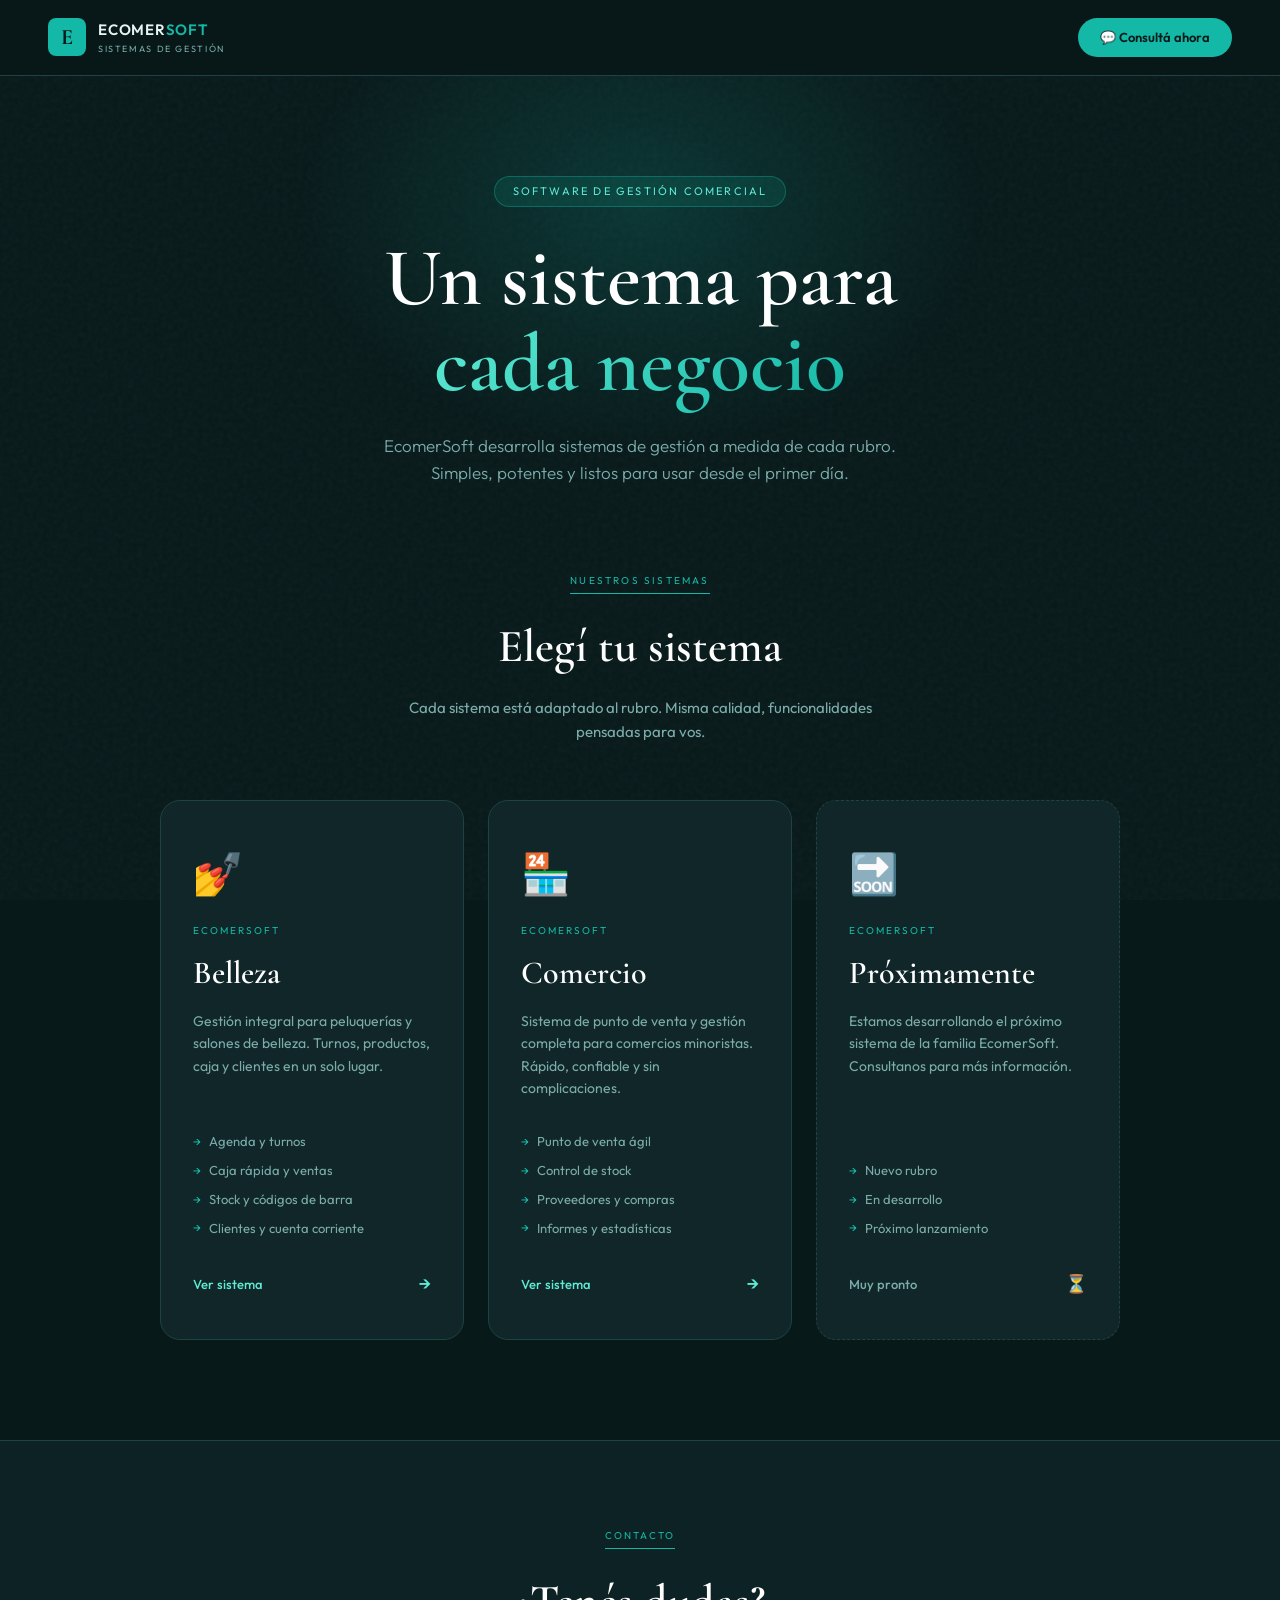
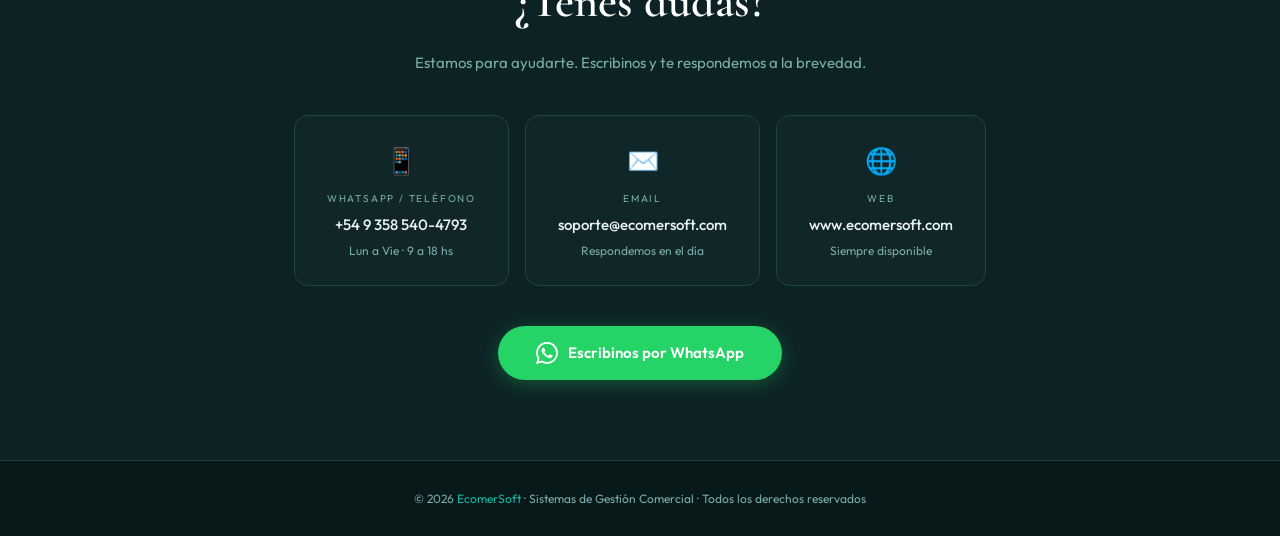
==== index.html @ c856680e "Add files via upload" ====
<!DOCTYPE html>
<html lang="es">
<head>
  <meta charset="UTF-8" />
  <meta name="viewport" content="width=device-width, initial-scale=1.0" />
  <title>EcomerSoft · Sistemas de Gestión Comercial</title>
  <link href="https://fonts.googleapis.com/css2?family=Cormorant+Garamond:wght@400;600;700&family=Outfit:wght@300;400;500;600&display=swap" rel="stylesheet" />
  <link rel="stylesheet" href="style.css" />
</head>
<body>

  <nav>
    <a href="index.html" class="nav-logo">
      <div class="logo-box">E</div>
      <div class="logo-text">
        <div class="top">ECOMER<span>SOFT</span></div>
        <div class="sub">Sistemas de gestión</div>
      </div>
    </a>
    <a href="https://wa.me/5493585404793" target="_blank" class="cta-nav">💬 Consultá ahora</a>
  </nav>

  <section class="hero">
    <div class="hero-glow"></div>
    <div class="hero-badge">Software de gestión comercial</div>
    <h1>Un sistema para<br><em>cada negocio</em></h1>
    <p>EcomerSoft desarrolla sistemas de gestión a medida de cada rubro. Simples, potentes y listos para usar desde el primer día.</p>
  </section>

  <section class="systems-section">
    <div class="section-label"><span>Nuestros sistemas</span></div>
    <h2 class="section-title">Elegí tu sistema</h2>
    <p class="section-sub">Cada sistema está adaptado al rubro. Misma calidad, funcionalidades pensadas para vos.</p>

    <div class="systems-grid">

      <!-- BELLEZA -->
      <a href="belleza.html" class="sys-card">
        <div class="sys-icon">💅</div>
        <div class="sys-tag">EcomerSoft</div>
        <div class="sys-name">Belleza</div>
        <div class="sys-desc">Gestión integral para peluquerías y salones de belleza. Turnos, productos, caja y clientes en un solo lugar.</div>
        <ul class="sys-features">
          <li>Agenda y turnos</li>
          <li>Caja rápida y ventas</li>
          <li>Stock y códigos de barra</li>
          <li>Clientes y cuenta corriente</li>
        </ul>
        <div class="sys-link">Ver sistema <span>→</span></div>
      </a>

      <!-- COMERCIO -->
      <a href="comercio.html" class="sys-card">
        <div class="sys-icon">🏪</div>
        <div class="sys-tag">EcomerSoft</div>
        <div class="sys-name">Comercio</div>
        <div class="sys-desc">Sistema de punto de venta y gestión completa para comercios minoristas. Rápido, confiable y sin complicaciones.</div>
        <ul class="sys-features">
          <li>Punto de venta ágil</li>
          <li>Control de stock</li>
          <li>Proveedores y compras</li>
          <li>Informes y estadísticas</li>
        </ul>
        <div class="sys-link">Ver sistema <span>→</span></div>
      </a>

      <!-- PRÓXIMAMENTE -->
      <div class="sys-card coming">
        <div class="sys-icon">🔜</div>
        <div class="sys-tag">EcomerSoft</div>
        <div class="sys-name">Próximamente</div>
        <div class="sys-desc">Estamos desarrollando el próximo sistema de la familia EcomerSoft. Consultanos para más información.</div>
        <ul class="sys-features">
          <li>Nuevo rubro</li>
          <li>En desarrollo</li>
          <li>Próximo lanzamiento</li>
        </ul>
        <div class="sys-link" style="color: var(--muted)">Muy pronto <span>⏳</span></div>
      </div>

    </div>
  </section>

  <section class="contact-section">
    <div class="section-label"><span>Contacto</span></div>
    <h2 class="section-title">¿Tenés dudas?</h2>
    <p class="section-sub" style="margin-bottom:40px;">Estamos para ayudarte. Escribinos y te respondemos a la brevedad.</p>
    <div class="contact-cards">
      <div class="contact-card">
        <div class="icon">📱</div>
        <div class="label">WhatsApp / Teléfono</div>
        <div class="value">+54 9 358 540-4793</div>
        <div class="hours">Lun a Vie · 9 a 18 hs</div>
      </div>
      <div class="contact-card">
        <div class="icon">✉️</div>
        <div class="label">Email</div>
        <div class="value">soporte@ecomersoft.com</div>
        <div class="hours">Respondemos en el día</div>
      </div>
      <div class="contact-card">
        <div class="icon">🌐</div>
        <div class="label">Web</div>
        <div class="value">www.ecomersoft.com</div>
        <div class="hours">Siempre disponible</div>
      </div>
    </div>
    <a href="https://wa.me/5493585404793?text=Hola!%20Quiero%20saber%20m%C3%A1s%20sobre%20EcomerSoft" target="_blank" class="btn-wa">
      <svg viewBox="0 0 24 24"><path d="M17.472 14.382c-.297-.149-1.758-.867-2.03-.967-.273-.099-.471-.148-.67.15-.197.297-.767.966-.94 1.164-.173.199-.347.223-.644.075-.297-.15-1.255-.463-2.39-1.475-.883-.788-1.48-1.761-1.653-2.059-.173-.297-.018-.458.13-.606.134-.133.298-.347.446-.52.149-.174.198-.298.298-.497.099-.198.05-.371-.025-.52-.075-.149-.669-1.612-.916-2.207-.242-.579-.487-.5-.669-.51-.173-.008-.371-.01-.57-.01-.198 0-.52.074-.792.372-.272.297-1.04 1.016-1.04 2.479 0 1.462 1.065 2.875 1.213 3.074.149.198 2.096 3.2 5.077 4.487.709.306 1.262.489 1.694.625.712.227 1.36.195 1.871.118.571-.085 1.758-.719 2.006-1.413.248-.694.248-1.289.173-1.413-.074-.124-.272-.198-.57-.347m-5.421 7.403h-.004a9.87 9.87 0 01-5.031-1.378l-.361-.214-3.741.982.998-3.648-.235-.374a9.86 9.86 0 01-1.51-5.26c.001-5.45 4.436-9.884 9.888-9.884 2.64 0 5.122 1.03 6.988 2.898a9.825 9.825 0 012.893 6.994c-.003 5.45-4.437 9.884-9.885 9.884m8.413-18.297A11.815 11.815 0 0012.05 0C5.495 0 .16 5.335.157 11.892c0 2.096.547 4.142 1.588 5.945L.057 24l6.305-1.654a11.882 11.882 0 005.683 1.448h.005c6.554 0 11.89-5.335 11.893-11.893a11.821 11.821 0 00-3.48-8.413z"/></svg>
      Escribinos por WhatsApp
    </a>
  </section>

  <footer>
    © 2026 <span>EcomerSoft</span> · Sistemas de Gestión Comercial · Todos los derechos reservados
  </footer>

</body>
</html>
---- style.css ----
:root {
  --bg:         #08191a;
  --bg2:        #0d2224;
  --card:       #112628;
  --border:     #1e4245;
  --primary:    #14B8A6;
  --primary-lt: #5EEAD4;
  --primary-dk: #0d8a7a;
  --gold:       #e2c97e;
  --text:       #e8f4f4;
  --muted:      #7aadaa;
  --white:      #ffffff;
}

*, *::before, *::after { box-sizing: border-box; margin: 0; padding: 0; }
html { scroll-behavior: smooth; }

body {
  background: var(--bg);
  color: var(--text);
  font-family: 'Outfit', sans-serif;
  font-weight: 400;
  line-height: 1.6;
  overflow-x: hidden;
}

body::before {
  content: '';
  position: fixed; inset: 0;
  background-image: url("data:image/svg+xml,%3Csvg viewBox='0 0 200 200' xmlns='http://www.w3.org/2000/svg'%3E%3Cfilter id='n'%3E%3CfeTurbulence type='fractalNoise' baseFrequency='0.9' numOctaves='4' stitchTiles='stitch'/%3E%3C/filter%3E%3Crect width='100%25' height='100%25' filter='url(%23n)' opacity='0.04'/%3E%3C/svg%3E");
  pointer-events: none;
  z-index: 0;
}

/* ── NAV ── */
nav {
  position: sticky; top: 0; z-index: 100;
  display: flex; align-items: center; justify-content: space-between;
  padding: 18px 48px;
  background: rgba(8,25,26,.88);
  backdrop-filter: blur(14px);
  border-bottom: 1px solid var(--border);
}

.nav-logo {
  display: flex; align-items: center; gap: 12px;
  text-decoration: none;
}
.logo-box {
  width: 38px; height: 38px;
  background: var(--primary); border-radius: 8px;
  display: flex; align-items: center; justify-content: center;
  font-family: 'Cormorant Garamond', serif;
  font-weight: 700; font-size: 22px; color: var(--bg);
}
.logo-text .top {
  font-family: 'Outfit', sans-serif;
  font-weight: 600; font-size: 15px;
  letter-spacing: .05em; color: var(--text);
}
.logo-text .top span { color: var(--primary); }
.logo-text .sub {
  font-size: 9px; letter-spacing: .18em;
  text-transform: uppercase; color: var(--muted);
}

.nav-right {
  display: flex; align-items: center; gap: 10px;
}
.nav-back {
  color: var(--muted); font-size: 13px;
  text-decoration: none; padding: 8px 16px;
  border: 1px solid var(--border); border-radius: 50px;
  transition: color .2s, border-color .2s;
}
.nav-back:hover { color: var(--primary-lt); border-color: var(--primary); }

.cta-nav {
  display: flex; align-items: center; gap: 8px;
  background: var(--primary); color: var(--bg);
  padding: 9px 22px; border-radius: 50px;
  font-weight: 600; font-size: 13px;
  text-decoration: none;
  transition: background .2s, transform .15s;
}
.cta-nav:hover { background: var(--primary-lt); transform: translateY(-1px); }

/* ── HERO ── */
.hero {
  position: relative; text-align: center;
  padding: 100px 24px 80px; overflow: hidden;
}
.hero-glow {
  position: absolute; top: -120px; left: 50%; transform: translateX(-50%);
  width: 700px; height: 500px;
  background: radial-gradient(ellipse, rgba(20,184,166,.18) 0%, transparent 70%);
  pointer-events: none;
}
.hero-badge {
  display: inline-block;
  background: rgba(20,184,166,.12);
  border: 1px solid rgba(20,184,166,.35);
  color: var(--primary-lt);
  font-size: 11px; letter-spacing: .2em; text-transform: uppercase;
  padding: 6px 18px; border-radius: 50px;
  margin-bottom: 28px;
  animation: fadeUp .7s ease both;
}
.hero h1 {
  font-family: 'Cormorant Garamond', serif;
  font-size: clamp(42px, 7vw, 82px);
  font-weight: 600; line-height: 1.05;
  color: var(--white);
  animation: fadeUp .7s .1s ease both;
}
.hero h1 em {
  font-style: normal;
  background: linear-gradient(135deg, var(--primary-lt), var(--primary));
  -webkit-background-clip: text;
  -webkit-text-fill-color: transparent;
  background-clip: text;
}
.hero p {
  max-width: 520px; margin: 24px auto 0;
  font-size: 17px; color: var(--muted); font-weight: 300;
  animation: fadeUp .7s .2s ease both;
}

/* ── SECTION COMMON ── */
.section-label { text-align: center; padding: 0 24px; margin-bottom: 16px; }
.section-label span {
  display: inline-block; font-size: 10px;
  letter-spacing: .22em; text-transform: uppercase;
  color: var(--primary); border-bottom: 1px solid var(--primary); padding-bottom: 4px;
}
.section-title {
  text-align: center;
  font-family: 'Cormorant Garamond', serif;
  font-size: clamp(30px, 4vw, 46px);
  font-weight: 600; color: var(--white); margin-bottom: 12px;
}
.section-sub {
  text-align: center; color: var(--muted);
  font-size: 15px; max-width: 480px;
  margin: 0 auto 56px;
}

/* ── FEATURES STRIP ── */
.features-strip {
  display: flex; flex-wrap: wrap;
  justify-content: center; gap: 10px;
  padding: 0 24px 72px;
  max-width: 900px; margin: 0 auto;
  animation: fadeUp .7s .3s ease both;
}
.feat-pill {
  display: flex; align-items: center; gap: 8px;
  background: rgba(20,184,166,.08);
  border: 1px solid rgba(20,184,166,.2);
  color: var(--text); padding: 8px 18px;
  border-radius: 50px; font-size: 13px;
}
.feat-pill .dot {
  width: 6px; height: 6px;
  border-radius: 50%; background: var(--primary); flex-shrink: 0;
}

/* ── PLANS ── */
.plans-section { padding: 0 24px 100px; }
.plans-grid {
  display: grid;
  grid-template-columns: repeat(auto-fit, minmax(220px, 1fr));
  gap: 16px; max-width: 1160px; margin: 0 auto;
}
.plan-card {
  position: relative;
  background: var(--card); border: 1px solid var(--border);
  border-radius: 18px; padding: 32px 24px 28px;
  display: flex; flex-direction: column;
  transition: transform .25s, border-color .25s, box-shadow .25s;
  animation: fadeUp .6s ease both;
}
.plan-card:hover {
  transform: translateY(-5px);
  border-color: var(--primary);
  box-shadow: 0 12px 40px rgba(20,184,166,.12);
}
.plan-card.trial { border-style: dashed; border-color: #1e4245; background: rgba(17,38,40,.6); }
.plan-card.trial:hover { border-color: var(--primary); border-style: solid; }
.plan-card.full {
  background: linear-gradient(145deg, #0d3535, #112e30);
  border: 1px solid var(--primary);
  box-shadow: 0 0 0 1px rgba(20,184,166,.15), 0 8px 32px rgba(20,184,166,.1);
}
.plan-card.full:hover {
  transform: translateY(-6px);
  box-shadow: 0 0 0 1px rgba(94,234,212,.4), 0 16px 48px rgba(20,184,166,.2);
}
.plan-badge {
  position: absolute; top: -12px; left: 50%; transform: translateX(-50%);
  background: var(--gold); color: #1a1200;
  font-size: 10px; font-weight: 700; letter-spacing: .15em; text-transform: uppercase;
  padding: 4px 16px; border-radius: 50px; white-space: nowrap;
}
.plan-badge.free { background: var(--primary); color: var(--bg); }
.plan-icon { font-size: 28px; margin-bottom: 12px; }
.plan-name {
  font-family: 'Cormorant Garamond', serif;
  font-size: 24px; font-weight: 600; color: var(--white); margin-bottom: 4px;
}
.plan-duration {
  font-size: 12px; letter-spacing: .12em;
  text-transform: uppercase; color: var(--muted); margin-bottom: 20px;
}
.plan-divider { height: 1px; background: var(--border); margin-bottom: 20px; }
.plan-card.full .plan-divider { background: rgba(20,184,166,.25); }
.plan-features { list-style: none; flex: 1; margin-bottom: 24px; }
.plan-features li {
  font-size: 13px; color: var(--muted);
  padding: 5px 0; display: flex; align-items: center; gap: 8px;
}
.plan-features li::before { content: '✓'; color: var(--primary); font-weight: 700; font-size: 12px; flex-shrink: 0; }
.plan-card.full .plan-features li { color: #9dd5ce; }
.plan-cta {
  display: block; text-align: center;
  background: transparent; border: 1px solid var(--border);
  color: var(--muted); padding: 11px 20px; border-radius: 50px;
  font-size: 13px; font-weight: 500; text-decoration: none;
  transition: all .2s;
}
.plan-cta:hover { background: rgba(20,184,166,.1); border-color: var(--primary); color: var(--primary-lt); }
.plan-card.full .plan-cta { background: var(--primary); border-color: var(--primary); color: var(--bg); font-weight: 600; }
.plan-card.full .plan-cta:hover { background: var(--primary-lt); border-color: var(--primary-lt); }
.plan-card.trial .plan-cta { background: rgba(20,184,166,.08); border-color: rgba(20,184,166,.3); color: var(--primary-lt); }
.plan-card.trial .plan-cta:hover { background: rgba(20,184,166,.18); border-color: var(--primary); }
.plans-note { text-align: center; margin-top: 32px; font-size: 13px; color: var(--muted); }
.plans-note span { color: var(--primary-lt); }
.plan-card:nth-child(1) { animation-delay: .05s; }
.plan-card:nth-child(2) { animation-delay: .12s; }
.plan-card:nth-child(3) { animation-delay: .19s; }
.plan-card:nth-child(4) { animation-delay: .26s; }
.plan-card:nth-child(5) { animation-delay: .33s; }
.plan-card:nth-child(6) { animation-delay: .40s; }

/* ── CONTACT ── */
.contact-section {
  background: var(--bg2); border-top: 1px solid var(--border);
  padding: 80px 24px; text-align: center;
}
.contact-cards {
  display: flex; flex-wrap: wrap;
  justify-content: center; gap: 16px;
  max-width: 700px; margin: 0 auto 40px;
}
.contact-card {
  background: var(--card); border: 1px solid var(--border);
  border-radius: 14px; padding: 24px 32px; min-width: 200px;
  transition: border-color .2s;
}
.contact-card:hover { border-color: var(--primary); }
.contact-card .icon { font-size: 26px; margin-bottom: 10px; }
.contact-card .label { font-size: 10px; letter-spacing: .18em; text-transform: uppercase; color: var(--muted); margin-bottom: 6px; }
.contact-card .value { font-size: 15px; font-weight: 500; color: var(--text); }
.contact-card .hours { font-size: 12px; color: var(--muted); margin-top: 4px; }
.btn-wa {
  display: inline-flex; align-items: center; gap: 10px;
  background: #25D366; color: #fff;
  font-weight: 600; font-size: 15px;
  padding: 15px 38px; border-radius: 50px;
  text-decoration: none;
  box-shadow: 0 4px 20px rgba(37,211,102,.3);
  transition: transform .2s, box-shadow .2s;
}
.btn-wa:hover { transform: translateY(-2px); box-shadow: 0 8px 28px rgba(37,211,102,.4); }
.btn-wa svg { width: 22px; height: 22px; fill: currentColor; }

/* ── FOOTER ── */
footer {
  text-align: center; padding: 28px 24px;
  border-top: 1px solid var(--border);
  font-size: 12px; color: var(--muted);
}
footer span { color: var(--primary); }

/* ── SYSTEM CARDS (index) ── */
.systems-section { padding: 0 24px 100px; }
.systems-grid {
  display: grid;
  grid-template-columns: repeat(auto-fit, minmax(280px, 1fr));
  gap: 24px; max-width: 960px; margin: 0 auto;
}
.sys-card {
  background: var(--card); border: 1px solid var(--border);
  border-radius: 20px; padding: 40px 32px;
  text-decoration: none; color: inherit;
  display: flex; flex-direction: column;
  transition: transform .25s, border-color .25s, box-shadow .25s;
  animation: fadeUp .6s ease both;
}
.sys-card:hover {
  transform: translateY(-6px);
  border-color: var(--primary);
  box-shadow: 0 16px 48px rgba(20,184,166,.13);
}
.sys-card.coming {
  opacity: .55; cursor: default;
  border-style: dashed;
}
.sys-card.coming:hover { transform: none; border-color: var(--border); box-shadow: none; }
.sys-icon { font-size: 40px; margin-bottom: 18px; }
.sys-tag {
  font-size: 10px; letter-spacing: .2em; text-transform: uppercase;
  color: var(--primary); margin-bottom: 8px;
}
.sys-name {
  font-family: 'Cormorant Garamond', serif;
  font-size: 32px; font-weight: 600; color: var(--white); margin-bottom: 12px;
}
.sys-desc { font-size: 14px; color: var(--muted); flex: 1; margin-bottom: 28px; }
.sys-features { list-style: none; margin-bottom: 28px; }
.sys-features li {
  font-size: 13px; color: var(--muted);
  padding: 4px 0; display: flex; align-items: center; gap: 8px;
}
.sys-features li::before { content: '→'; color: var(--primary); font-size: 12px; }
.sys-link {
  display: flex; align-items: center; justify-content: space-between;
  color: var(--primary-lt); font-size: 13px; font-weight: 500;
}
.sys-link span { font-size: 18px; transition: transform .2s; }
.sys-card:not(.coming):hover .sys-link span { transform: translateX(4px); }
.sys-card:nth-child(1) { animation-delay: .08s; }
.sys-card:nth-child(2) { animation-delay: .18s; }
.sys-card:nth-child(3) { animation-delay: .28s; }

/* ── ANIMATIONS ── */
@keyframes fadeUp {
  from { opacity: 0; transform: translateY(22px); }
  to   { opacity: 1; transform: translateY(0); }
}

/* ── RESPONSIVE ── */
@media (max-width: 640px) {
  nav { padding: 14px 20px; }
  .hero { padding: 72px 20px 60px; }
  .plans-grid { grid-template-columns: 1fr 1fr; }
  .systems-grid { grid-template-columns: 1fr; }
}
@media (max-width: 440px) {
  .plans-grid { grid-template-columns: 1fr; }
}
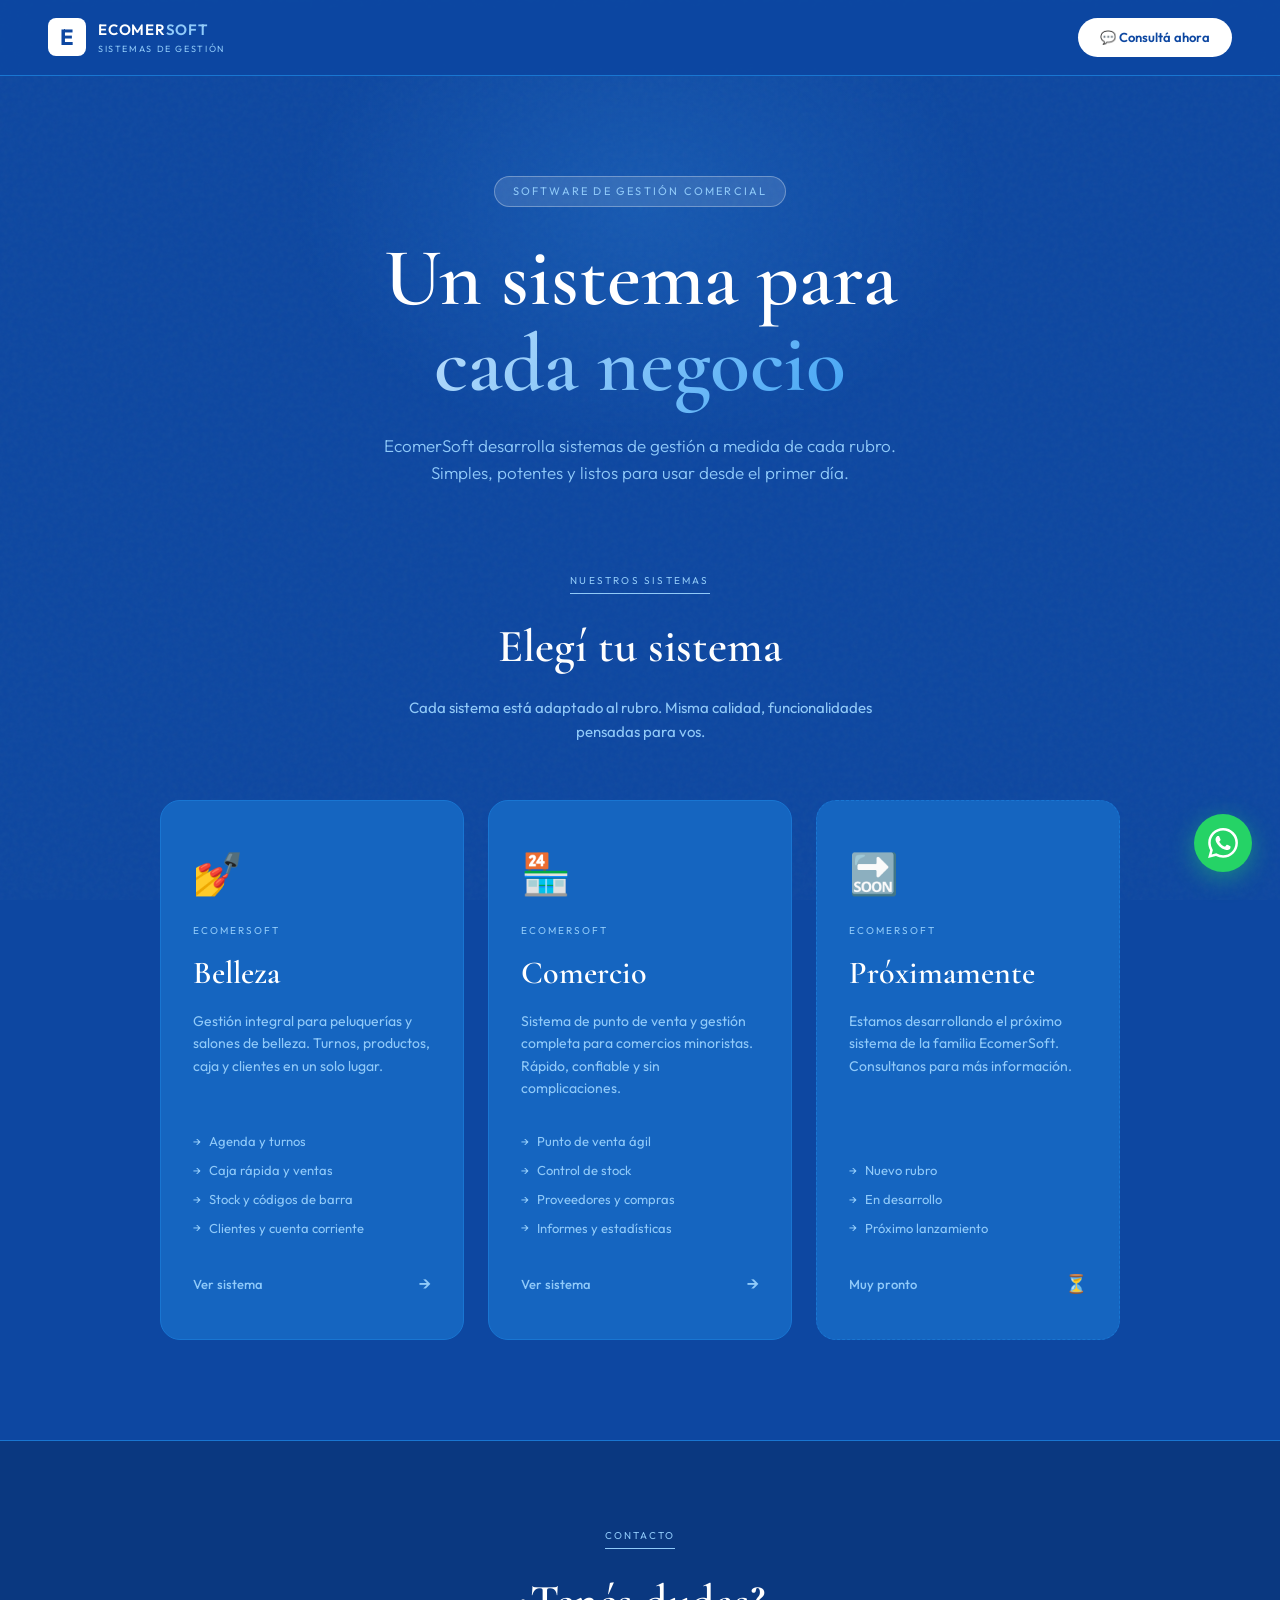
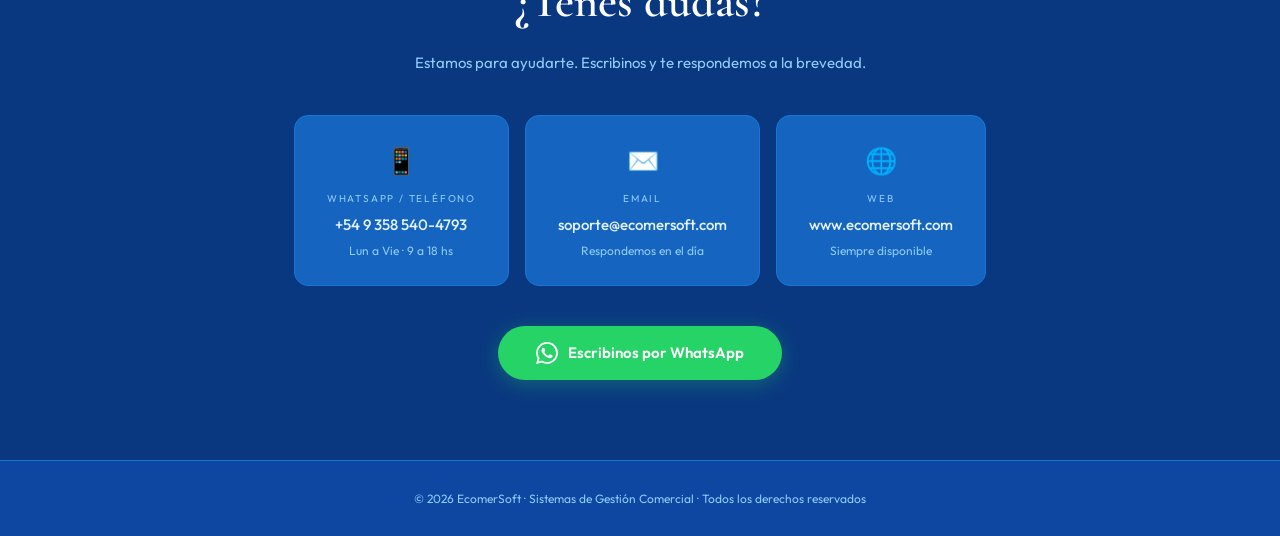
==== commit 7440aaeb: "Update index.html" ====
--- a/index.html
+++ b/index.html
@@ -1,3 +1,4 @@
+
 <!DOCTYPE html>
 <html lang="es">
 <head>
@@ -34,7 +35,6 @@
 
     <div class="systems-grid">
 
-      <!-- BELLEZA -->
       <a href="belleza.html" class="sys-card">
         <div class="sys-icon">💅</div>
         <div class="sys-tag">EcomerSoft</div>
@@ -49,7 +49,6 @@
         <div class="sys-link">Ver sistema <span>→</span></div>
       </a>
 
-      <!-- COMERCIO -->
       <a href="comercio.html" class="sys-card">
         <div class="sys-icon">🏪</div>
         <div class="sys-tag">EcomerSoft</div>
@@ -64,7 +63,6 @@
         <div class="sys-link">Ver sistema <span>→</span></div>
       </a>
 
-      <!-- PRÓXIMAMENTE -->
       <div class="sys-card coming">
         <div class="sys-icon">🔜</div>
         <div class="sys-tag">EcomerSoft</div>
@@ -115,5 +113,17 @@
     © 2026 <span>EcomerSoft</span> · Sistemas de Gestión Comercial · Todos los derechos reservados
   </footer>
 
+  <!-- WhatsApp flotante -->
+  <a href="https://wa.me/5493585404793?text=Hola!%20Quiero%20saber%20m%C3%A1s%20sobre%20EcomerSoft"
+     target="_blank"
+     style="position:fixed;bottom:28px;right:28px;width:58px;height:58px;background:#25D366;border-radius:50%;display:flex;align-items:center;justify-content:center;box-shadow:0 6px 24px rgba(37,211,102,.45);z-index:999;transition:transform .2s,box-shadow .2s;"
+     onmouseover="this.style.transform='scale(1.1)';this.style.boxShadow='0 8px 32px rgba(37,211,102,.6)'"
+     onmouseout="this.style.transform='scale(1)';this.style.boxShadow='0 6px 24px rgba(37,211,102,.45)'"
+     title="Escribinos por WhatsApp">
+    <svg width="30" height="30" viewBox="0 0 24 24" fill="white">
+      <path d="M17.472 14.382c-.297-.149-1.758-.867-2.03-.967-.273-.099-.471-.148-.67.15-.197.297-.767.966-.94 1.164-.173.199-.347.223-.644.075-.297-.15-1.255-.463-2.39-1.475-.883-.788-1.48-1.761-1.653-2.059-.173-.297-.018-.458.13-.606.134-.133.298-.347.446-.52.149-.174.198-.298.298-.497.099-.198.05-.371-.025-.52-.075-.149-.669-1.612-.916-2.207-.242-.579-.487-.5-.669-.51-.173-.008-.371-.01-.57-.01-.198 0-.52.074-.792.372-.272.297-1.04 1.016-1.04 2.479 0 1.462 1.065 2.875 1.213 3.074.149.198 2.096 3.2 5.077 4.487.709.306 1.262.489 1.694.625.712.227 1.36.195 1.871.118.571-.085 1.758-.719 2.006-1.413.248-.694.248-1.289.173-1.413-.074-.124-.272-.198-.57-.347m-5.421 7.403h-.004a9.87 9.87 0 01-5.031-1.378l-.361-.214-3.741.982.998-3.648-.235-.374a9.86 9.86 0 01-1.51-5.26c.001-5.45 4.436-9.884 9.888-9.884 2.64 0 5.122 1.03 6.988 2.898a9.825 9.825 0 012.893 6.994c-.003 5.45-4.437 9.884-9.885 9.884m8.413-18.297A11.815 11.815 0 0012.05 0C5.495 0 .16 5.335.157 11.892c0 2.096.547 4.142 1.588 5.945L.057 24l6.305-1.654a11.882 11.882 0 005.683 1.448h.005c6.554 0 11.89-5.335 11.893-11.893a11.821 11.821 0 00-3.48-8.413z"/>
+    </svg>
+  </a>
+
 </body>
 </html>
--- a/style.css
+++ b/style.css
@@ -1,14 +1,14 @@
 :root {
-  --bg:         #08191a;
-  --bg2:        #0d2224;
-  --card:       #112628;
-  --border:     #1e4245;
-  --primary:    #14B8A6;
-  --primary-lt: #5EEAD4;
-  --primary-dk: #0d8a7a;
+  --bg:         #0D47A1;
+  --bg2:        #0a3880;
+  --card:       #1565C0;
+  --border:     #1976D2;
+  --primary:    #42A5F5;
+  --primary-lt: #90CAF9;
+  --primary-dk: #0D47A1;
   --gold:       #e2c97e;
-  --text:       #e8f4f4;
-  --muted:      #7aadaa;
+  --text:       #E3F2FD;
+  --muted:      #90CAF9;
   --white:      #ffffff;
 }
 
@@ -37,7 +37,7 @@
   position: sticky; top: 0; z-index: 100;
   display: flex; align-items: center; justify-content: space-between;
   padding: 18px 48px;
-  background: rgba(8,25,26,.88);
+  background: rgba(13,71,161,.92);
   backdrop-filter: blur(14px);
   border-bottom: 1px solid var(--border);
 }
@@ -48,17 +48,17 @@
 }
 .logo-box {
   width: 38px; height: 38px;
-  background: var(--primary); border-radius: 8px;
+  background: var(--white); border-radius: 8px;
   display: flex; align-items: center; justify-content: center;
-  font-family: 'Cormorant Garamond', serif;
+  font-family: 'Outfit', sans-serif;
   font-weight: 700; font-size: 22px; color: var(--bg);
 }
 .logo-text .top {
   font-family: 'Outfit', sans-serif;
   font-weight: 600; font-size: 15px;
-  letter-spacing: .05em; color: var(--text);
-}
-.logo-text .top span { color: var(--primary); }
+  letter-spacing: .05em; color: var(--white);
+}
+.logo-text .top span { color: var(--primary-lt); }
 .logo-text .sub {
   font-size: 9px; letter-spacing: .18em;
   text-transform: uppercase; color: var(--muted);
@@ -73,17 +73,17 @@
   border: 1px solid var(--border); border-radius: 50px;
   transition: color .2s, border-color .2s;
 }
-.nav-back:hover { color: var(--primary-lt); border-color: var(--primary); }
+.nav-back:hover { color: var(--white); border-color: var(--primary-lt); }
 
 .cta-nav {
   display: flex; align-items: center; gap: 8px;
-  background: var(--primary); color: var(--bg);
+  background: var(--white); color: var(--bg);
   padding: 9px 22px; border-radius: 50px;
   font-weight: 600; font-size: 13px;
   text-decoration: none;
   transition: background .2s, transform .15s;
 }
-.cta-nav:hover { background: var(--primary-lt); transform: translateY(-1px); }
+.cta-nav:hover { background: var(--primary-lt); color: var(--bg); transform: translateY(-1px); }
 
 /* ── HERO ── */
 .hero {
@@ -93,13 +93,13 @@
 .hero-glow {
   position: absolute; top: -120px; left: 50%; transform: translateX(-50%);
   width: 700px; height: 500px;
-  background: radial-gradient(ellipse, rgba(20,184,166,.18) 0%, transparent 70%);
+  background: radial-gradient(ellipse, rgba(66,165,245,.2) 0%, transparent 70%);
   pointer-events: none;
 }
 .hero-badge {
   display: inline-block;
-  background: rgba(20,184,166,.12);
-  border: 1px solid rgba(20,184,166,.35);
+  background: rgba(255,255,255,.12);
+  border: 1px solid rgba(255,255,255,.3);
   color: var(--primary-lt);
   font-size: 11px; letter-spacing: .2em; text-transform: uppercase;
   padding: 6px 18px; border-radius: 50px;
@@ -115,7 +115,7 @@
 }
 .hero h1 em {
   font-style: normal;
-  background: linear-gradient(135deg, var(--primary-lt), var(--primary));
+  background: linear-gradient(135deg, #BBDEFB, #42A5F5);
   -webkit-background-clip: text;
   -webkit-text-fill-color: transparent;
   background-clip: text;
@@ -131,7 +131,7 @@
 .section-label span {
   display: inline-block; font-size: 10px;
   letter-spacing: .22em; text-transform: uppercase;
-  color: var(--primary); border-bottom: 1px solid var(--primary); padding-bottom: 4px;
+  color: var(--primary-lt); border-bottom: 1px solid var(--primary-lt); padding-bottom: 4px;
 }
 .section-title {
   text-align: center;
@@ -155,14 +155,14 @@
 }
 .feat-pill {
   display: flex; align-items: center; gap: 8px;
-  background: rgba(20,184,166,.08);
-  border: 1px solid rgba(20,184,166,.2);
+  background: rgba(255,255,255,.1);
+  border: 1px solid rgba(255,255,255,.2);
   color: var(--text); padding: 8px 18px;
   border-radius: 50px; font-size: 13px;
 }
 .feat-pill .dot {
   width: 6px; height: 6px;
-  border-radius: 50%; background: var(--primary); flex-shrink: 0;
+  border-radius: 50%; background: var(--primary-lt); flex-shrink: 0;
 }
 
 /* ── PLANS ── */
@@ -182,19 +182,19 @@
 }
 .plan-card:hover {
   transform: translateY(-5px);
-  border-color: var(--primary);
-  box-shadow: 0 12px 40px rgba(20,184,166,.12);
-}
-.plan-card.trial { border-style: dashed; border-color: #1e4245; background: rgba(17,38,40,.6); }
-.plan-card.trial:hover { border-color: var(--primary); border-style: solid; }
+  border-color: var(--primary-lt);
+  box-shadow: 0 12px 40px rgba(66,165,245,.2);
+}
+.plan-card.trial { border-style: dashed; border-color: #1976D2; background: rgba(13,71,161,.6); }
+.plan-card.trial:hover { border-color: var(--primary-lt); border-style: solid; }
 .plan-card.full {
-  background: linear-gradient(145deg, #0d3535, #112e30);
-  border: 1px solid var(--primary);
-  box-shadow: 0 0 0 1px rgba(20,184,166,.15), 0 8px 32px rgba(20,184,166,.1);
+  background: linear-gradient(145deg, #0a2f7a, #0d3d9e);
+  border: 1px solid var(--primary-lt);
+  box-shadow: 0 0 0 1px rgba(144,202,249,.2), 0 8px 32px rgba(66,165,245,.15);
 }
 .plan-card.full:hover {
   transform: translateY(-6px);
-  box-shadow: 0 0 0 1px rgba(94,234,212,.4), 0 16px 48px rgba(20,184,166,.2);
+  box-shadow: 0 0 0 1px rgba(187,222,251,.4), 0 16px 48px rgba(66,165,245,.25);
 }
 .plan-badge {
   position: absolute; top: -12px; left: 50%; transform: translateX(-50%);
@@ -202,7 +202,7 @@
   font-size: 10px; font-weight: 700; letter-spacing: .15em; text-transform: uppercase;
   padding: 4px 16px; border-radius: 50px; white-space: nowrap;
 }
-.plan-badge.free { background: var(--primary); color: var(--bg); }
+.plan-badge.free { background: var(--white); color: var(--bg); }
 .plan-icon { font-size: 28px; margin-bottom: 12px; }
 .plan-name {
   font-family: 'Cormorant Garamond', serif;
@@ -213,14 +213,14 @@
   text-transform: uppercase; color: var(--muted); margin-bottom: 20px;
 }
 .plan-divider { height: 1px; background: var(--border); margin-bottom: 20px; }
-.plan-card.full .plan-divider { background: rgba(20,184,166,.25); }
+.plan-card.full .plan-divider { background: rgba(144,202,249,.3); }
 .plan-features { list-style: none; flex: 1; margin-bottom: 24px; }
 .plan-features li {
   font-size: 13px; color: var(--muted);
   padding: 5px 0; display: flex; align-items: center; gap: 8px;
 }
-.plan-features li::before { content: '✓'; color: var(--primary); font-weight: 700; font-size: 12px; flex-shrink: 0; }
-.plan-card.full .plan-features li { color: #9dd5ce; }
+.plan-features li::before { content: '✓'; color: var(--primary-lt); font-weight: 700; font-size: 12px; flex-shrink: 0; }
+.plan-card.full .plan-features li { color: #BBDEFB; }
 .plan-cta {
   display: block; text-align: center;
   background: transparent; border: 1px solid var(--border);
@@ -228,11 +228,11 @@
   font-size: 13px; font-weight: 500; text-decoration: none;
   transition: all .2s;
 }
-.plan-cta:hover { background: rgba(20,184,166,.1); border-color: var(--primary); color: var(--primary-lt); }
-.plan-card.full .plan-cta { background: var(--primary); border-color: var(--primary); color: var(--bg); font-weight: 600; }
-.plan-card.full .plan-cta:hover { background: var(--primary-lt); border-color: var(--primary-lt); }
-.plan-card.trial .plan-cta { background: rgba(20,184,166,.08); border-color: rgba(20,184,166,.3); color: var(--primary-lt); }
-.plan-card.trial .plan-cta:hover { background: rgba(20,184,166,.18); border-color: var(--primary); }
+.plan-cta:hover { background: rgba(255,255,255,.1); border-color: var(--primary-lt); color: var(--white); }
+.plan-card.full .plan-cta { background: var(--white); border-color: var(--white); color: var(--bg); font-weight: 600; }
+.plan-card.full .plan-cta:hover { background: var(--primary-lt); border-color: var(--primary-lt); color: var(--bg); }
+.plan-card.trial .plan-cta { background: rgba(255,255,255,.1); border-color: rgba(255,255,255,.3); color: var(--primary-lt); }
+.plan-card.trial .plan-cta:hover { background: rgba(255,255,255,.18); border-color: var(--white); }
 .plans-note { text-align: center; margin-top: 32px; font-size: 13px; color: var(--muted); }
 .plans-note span { color: var(--primary-lt); }
 .plan-card:nth-child(1) { animation-delay: .05s; }
@@ -257,7 +257,7 @@
   border-radius: 14px; padding: 24px 32px; min-width: 200px;
   transition: border-color .2s;
 }
-.contact-card:hover { border-color: var(--primary); }
+.contact-card:hover { border-color: var(--primary-lt); }
 .contact-card .icon { font-size: 26px; margin-bottom: 10px; }
 .contact-card .label { font-size: 10px; letter-spacing: .18em; text-transform: uppercase; color: var(--muted); margin-bottom: 6px; }
 .contact-card .value { font-size: 15px; font-weight: 500; color: var(--text); }
@@ -280,7 +280,7 @@
   border-top: 1px solid var(--border);
   font-size: 12px; color: var(--muted);
 }
-footer span { color: var(--primary); }
+footer span { color: var(--primary-lt); }
 
 /* ── SYSTEM CARDS (index) ── */
 .systems-section { padding: 0 24px 100px; }
@@ -299,8 +299,8 @@
 }
 .sys-card:hover {
   transform: translateY(-6px);
-  border-color: var(--primary);
-  box-shadow: 0 16px 48px rgba(20,184,166,.13);
+  border-color: var(--primary-lt);
+  box-shadow: 0 16px 48px rgba(66,165,245,.2);
 }
 .sys-card.coming {
   opacity: .55; cursor: default;
@@ -310,7 +310,7 @@
 .sys-icon { font-size: 40px; margin-bottom: 18px; }
 .sys-tag {
   font-size: 10px; letter-spacing: .2em; text-transform: uppercase;
-  color: var(--primary); margin-bottom: 8px;
+  color: var(--primary-lt); margin-bottom: 8px;
 }
 .sys-name {
   font-family: 'Cormorant Garamond', serif;
@@ -322,7 +322,7 @@
   font-size: 13px; color: var(--muted);
   padding: 4px 0; display: flex; align-items: center; gap: 8px;
 }
-.sys-features li::before { content: '→'; color: var(--primary); font-size: 12px; }
+.sys-features li::before { content: '→'; color: var(--primary-lt); font-size: 12px; }
 .sys-link {
   display: flex; align-items: center; justify-content: space-between;
   color: var(--primary-lt); font-size: 13px; font-weight: 500;
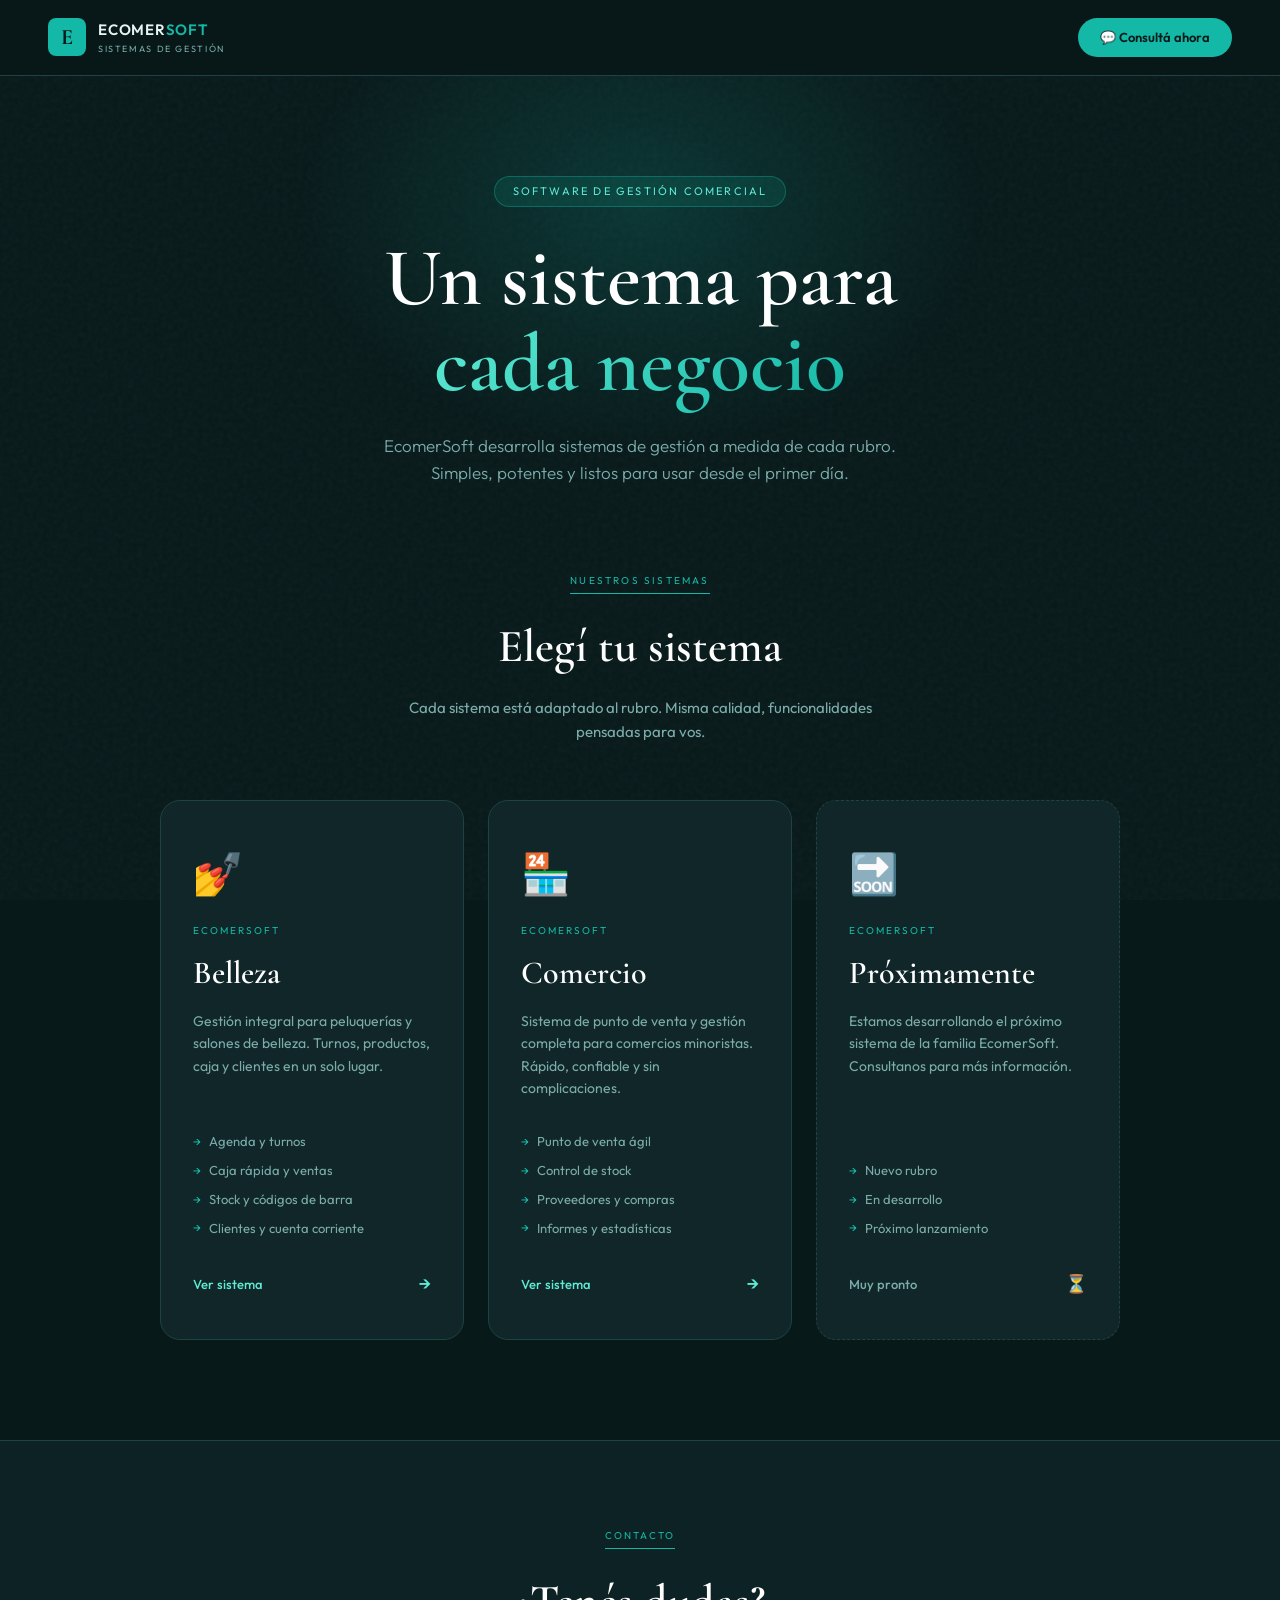
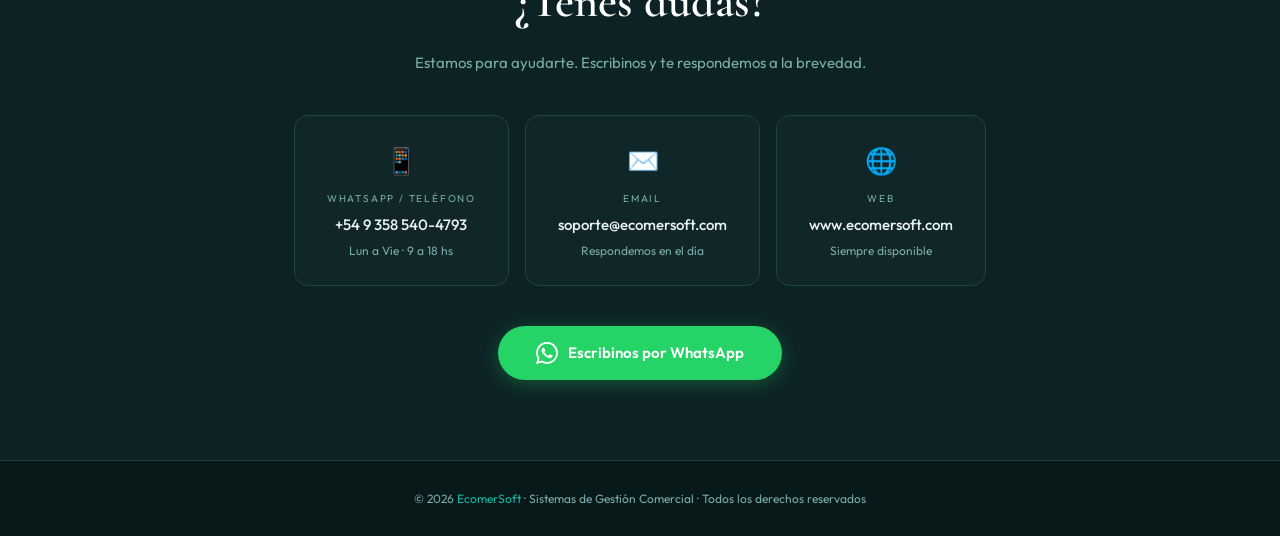
==== commit ae179624: "Add files via upload" ====
--- a/index.html
+++ b/index.html
@@ -1,4 +1,3 @@
-
 <!DOCTYPE html>
 <html lang="es">
 <head>
@@ -35,6 +34,7 @@
 
     <div class="systems-grid">
 
+      <!-- BELLEZA -->
       <a href="belleza.html" class="sys-card">
         <div class="sys-icon">💅</div>
         <div class="sys-tag">EcomerSoft</div>
@@ -49,6 +49,7 @@
         <div class="sys-link">Ver sistema <span>→</span></div>
       </a>
 
+      <!-- COMERCIO -->
       <a href="comercio.html" class="sys-card">
         <div class="sys-icon">🏪</div>
         <div class="sys-tag">EcomerSoft</div>
@@ -63,6 +64,7 @@
         <div class="sys-link">Ver sistema <span>→</span></div>
       </a>
 
+      <!-- PRÓXIMAMENTE -->
       <div class="sys-card coming">
         <div class="sys-icon">🔜</div>
         <div class="sys-tag">EcomerSoft</div>
@@ -113,17 +115,5 @@
     © 2026 <span>EcomerSoft</span> · Sistemas de Gestión Comercial · Todos los derechos reservados
   </footer>
 
-  <!-- WhatsApp flotante -->
-  <a href="https://wa.me/5493585404793?text=Hola!%20Quiero%20saber%20m%C3%A1s%20sobre%20EcomerSoft"
-     target="_blank"
-     style="position:fixed;bottom:28px;right:28px;width:58px;height:58px;background:#25D366;border-radius:50%;display:flex;align-items:center;justify-content:center;box-shadow:0 6px 24px rgba(37,211,102,.45);z-index:999;transition:transform .2s,box-shadow .2s;"
-     onmouseover="this.style.transform='scale(1.1)';this.style.boxShadow='0 8px 32px rgba(37,211,102,.6)'"
-     onmouseout="this.style.transform='scale(1)';this.style.boxShadow='0 6px 24px rgba(37,211,102,.45)'"
-     title="Escribinos por WhatsApp">
-    <svg width="30" height="30" viewBox="0 0 24 24" fill="white">
-      <path d="M17.472 14.382c-.297-.149-1.758-.867-2.03-.967-.273-.099-.471-.148-.67.15-.197.297-.767.966-.94 1.164-.173.199-.347.223-.644.075-.297-.15-1.255-.463-2.39-1.475-.883-.788-1.48-1.761-1.653-2.059-.173-.297-.018-.458.13-.606.134-.133.298-.347.446-.52.149-.174.198-.298.298-.497.099-.198.05-.371-.025-.52-.075-.149-.669-1.612-.916-2.207-.242-.579-.487-.5-.669-.51-.173-.008-.371-.01-.57-.01-.198 0-.52.074-.792.372-.272.297-1.04 1.016-1.04 2.479 0 1.462 1.065 2.875 1.213 3.074.149.198 2.096 3.2 5.077 4.487.709.306 1.262.489 1.694.625.712.227 1.36.195 1.871.118.571-.085 1.758-.719 2.006-1.413.248-.694.248-1.289.173-1.413-.074-.124-.272-.198-.57-.347m-5.421 7.403h-.004a9.87 9.87 0 01-5.031-1.378l-.361-.214-3.741.982.998-3.648-.235-.374a9.86 9.86 0 01-1.51-5.26c.001-5.45 4.436-9.884 9.888-9.884 2.64 0 5.122 1.03 6.988 2.898a9.825 9.825 0 012.893 6.994c-.003 5.45-4.437 9.884-9.885 9.884m8.413-18.297A11.815 11.815 0 0012.05 0C5.495 0 .16 5.335.157 11.892c0 2.096.547 4.142 1.588 5.945L.057 24l6.305-1.654a11.882 11.882 0 005.683 1.448h.005c6.554 0 11.89-5.335 11.893-11.893a11.821 11.821 0 00-3.48-8.413z"/>
-    </svg>
-  </a>
-
 </body>
 </html>
--- a/style.css
+++ b/style.css
@@ -1,14 +1,14 @@
 :root {
-  --bg:         #0D47A1;
-  --bg2:        #0a3880;
-  --card:       #1565C0;
-  --border:     #1976D2;
-  --primary:    #42A5F5;
-  --primary-lt: #90CAF9;
-  --primary-dk: #0D47A1;
+  --bg:         #08191a;
+  --bg2:        #0d2224;
+  --card:       #112628;
+  --border:     #1e4245;
+  --primary:    #14B8A6;
+  --primary-lt: #5EEAD4;
+  --primary-dk: #0d8a7a;
   --gold:       #e2c97e;
-  --text:       #E3F2FD;
-  --muted:      #90CAF9;
+  --text:       #e8f4f4;
+  --muted:      #7aadaa;
   --white:      #ffffff;
 }
 
@@ -37,7 +37,7 @@
   position: sticky; top: 0; z-index: 100;
   display: flex; align-items: center; justify-content: space-between;
   padding: 18px 48px;
-  background: rgba(13,71,161,.92);
+  background: rgba(8,25,26,.88);
   backdrop-filter: blur(14px);
   border-bottom: 1px solid var(--border);
 }
@@ -48,17 +48,17 @@
 }
 .logo-box {
   width: 38px; height: 38px;
-  background: var(--white); border-radius: 8px;
+  background: var(--primary); border-radius: 8px;
   display: flex; align-items: center; justify-content: center;
-  font-family: 'Outfit', sans-serif;
+  font-family: 'Cormorant Garamond', serif;
   font-weight: 700; font-size: 22px; color: var(--bg);
 }
 .logo-text .top {
   font-family: 'Outfit', sans-serif;
   font-weight: 600; font-size: 15px;
-  letter-spacing: .05em; color: var(--white);
-}
-.logo-text .top span { color: var(--primary-lt); }
+  letter-spacing: .05em; color: var(--text);
+}
+.logo-text .top span { color: var(--primary); }
 .logo-text .sub {
   font-size: 9px; letter-spacing: .18em;
   text-transform: uppercase; color: var(--muted);
@@ -73,17 +73,17 @@
   border: 1px solid var(--border); border-radius: 50px;
   transition: color .2s, border-color .2s;
 }
-.nav-back:hover { color: var(--white); border-color: var(--primary-lt); }
+.nav-back:hover { color: var(--primary-lt); border-color: var(--primary); }
 
 .cta-nav {
   display: flex; align-items: center; gap: 8px;
-  background: var(--white); color: var(--bg);
+  background: var(--primary); color: var(--bg);
   padding: 9px 22px; border-radius: 50px;
   font-weight: 600; font-size: 13px;
   text-decoration: none;
   transition: background .2s, transform .15s;
 }
-.cta-nav:hover { background: var(--primary-lt); color: var(--bg); transform: translateY(-1px); }
+.cta-nav:hover { background: var(--primary-lt); transform: translateY(-1px); }
 
 /* ── HERO ── */
 .hero {
@@ -93,13 +93,13 @@
 .hero-glow {
   position: absolute; top: -120px; left: 50%; transform: translateX(-50%);
   width: 700px; height: 500px;
-  background: radial-gradient(ellipse, rgba(66,165,245,.2) 0%, transparent 70%);
+  background: radial-gradient(ellipse, rgba(20,184,166,.18) 0%, transparent 70%);
   pointer-events: none;
 }
 .hero-badge {
   display: inline-block;
-  background: rgba(255,255,255,.12);
-  border: 1px solid rgba(255,255,255,.3);
+  background: rgba(20,184,166,.12);
+  border: 1px solid rgba(20,184,166,.35);
   color: var(--primary-lt);
   font-size: 11px; letter-spacing: .2em; text-transform: uppercase;
   padding: 6px 18px; border-radius: 50px;
@@ -115,7 +115,7 @@
 }
 .hero h1 em {
   font-style: normal;
-  background: linear-gradient(135deg, #BBDEFB, #42A5F5);
+  background: linear-gradient(135deg, var(--primary-lt), var(--primary));
   -webkit-background-clip: text;
   -webkit-text-fill-color: transparent;
   background-clip: text;
@@ -131,7 +131,7 @@
 .section-label span {
   display: inline-block; font-size: 10px;
   letter-spacing: .22em; text-transform: uppercase;
-  color: var(--primary-lt); border-bottom: 1px solid var(--primary-lt); padding-bottom: 4px;
+  color: var(--primary); border-bottom: 1px solid var(--primary); padding-bottom: 4px;
 }
 .section-title {
   text-align: center;
@@ -155,14 +155,14 @@
 }
 .feat-pill {
   display: flex; align-items: center; gap: 8px;
-  background: rgba(255,255,255,.1);
-  border: 1px solid rgba(255,255,255,.2);
+  background: rgba(20,184,166,.08);
+  border: 1px solid rgba(20,184,166,.2);
   color: var(--text); padding: 8px 18px;
   border-radius: 50px; font-size: 13px;
 }
 .feat-pill .dot {
   width: 6px; height: 6px;
-  border-radius: 50%; background: var(--primary-lt); flex-shrink: 0;
+  border-radius: 50%; background: var(--primary); flex-shrink: 0;
 }
 
 /* ── PLANS ── */
@@ -182,19 +182,19 @@
 }
 .plan-card:hover {
   transform: translateY(-5px);
-  border-color: var(--primary-lt);
-  box-shadow: 0 12px 40px rgba(66,165,245,.2);
-}
-.plan-card.trial { border-style: dashed; border-color: #1976D2; background: rgba(13,71,161,.6); }
-.plan-card.trial:hover { border-color: var(--primary-lt); border-style: solid; }
+  border-color: var(--primary);
+  box-shadow: 0 12px 40px rgba(20,184,166,.12);
+}
+.plan-card.trial { border-style: dashed; border-color: #1e4245; background: rgba(17,38,40,.6); }
+.plan-card.trial:hover { border-color: var(--primary); border-style: solid; }
 .plan-card.full {
-  background: linear-gradient(145deg, #0a2f7a, #0d3d9e);
-  border: 1px solid var(--primary-lt);
-  box-shadow: 0 0 0 1px rgba(144,202,249,.2), 0 8px 32px rgba(66,165,245,.15);
+  background: linear-gradient(145deg, #0d3535, #112e30);
+  border: 1px solid var(--primary);
+  box-shadow: 0 0 0 1px rgba(20,184,166,.15), 0 8px 32px rgba(20,184,166,.1);
 }
 .plan-card.full:hover {
   transform: translateY(-6px);
-  box-shadow: 0 0 0 1px rgba(187,222,251,.4), 0 16px 48px rgba(66,165,245,.25);
+  box-shadow: 0 0 0 1px rgba(94,234,212,.4), 0 16px 48px rgba(20,184,166,.2);
 }
 .plan-badge {
   position: absolute; top: -12px; left: 50%; transform: translateX(-50%);
@@ -202,7 +202,7 @@
   font-size: 10px; font-weight: 700; letter-spacing: .15em; text-transform: uppercase;
   padding: 4px 16px; border-radius: 50px; white-space: nowrap;
 }
-.plan-badge.free { background: var(--white); color: var(--bg); }
+.plan-badge.free { background: var(--primary); color: var(--bg); }
 .plan-icon { font-size: 28px; margin-bottom: 12px; }
 .plan-name {
   font-family: 'Cormorant Garamond', serif;
@@ -213,14 +213,14 @@
   text-transform: uppercase; color: var(--muted); margin-bottom: 20px;
 }
 .plan-divider { height: 1px; background: var(--border); margin-bottom: 20px; }
-.plan-card.full .plan-divider { background: rgba(144,202,249,.3); }
+.plan-card.full .plan-divider { background: rgba(20,184,166,.25); }
 .plan-features { list-style: none; flex: 1; margin-bottom: 24px; }
 .plan-features li {
   font-size: 13px; color: var(--muted);
   padding: 5px 0; display: flex; align-items: center; gap: 8px;
 }
-.plan-features li::before { content: '✓'; color: var(--primary-lt); font-weight: 700; font-size: 12px; flex-shrink: 0; }
-.plan-card.full .plan-features li { color: #BBDEFB; }
+.plan-features li::before { content: '✓'; color: var(--primary); font-weight: 700; font-size: 12px; flex-shrink: 0; }
+.plan-card.full .plan-features li { color: #9dd5ce; }
 .plan-cta {
   display: block; text-align: center;
   background: transparent; border: 1px solid var(--border);
@@ -228,11 +228,11 @@
   font-size: 13px; font-weight: 500; text-decoration: none;
   transition: all .2s;
 }
-.plan-cta:hover { background: rgba(255,255,255,.1); border-color: var(--primary-lt); color: var(--white); }
-.plan-card.full .plan-cta { background: var(--white); border-color: var(--white); color: var(--bg); font-weight: 600; }
-.plan-card.full .plan-cta:hover { background: var(--primary-lt); border-color: var(--primary-lt); color: var(--bg); }
-.plan-card.trial .plan-cta { background: rgba(255,255,255,.1); border-color: rgba(255,255,255,.3); color: var(--primary-lt); }
-.plan-card.trial .plan-cta:hover { background: rgba(255,255,255,.18); border-color: var(--white); }
+.plan-cta:hover { background: rgba(20,184,166,.1); border-color: var(--primary); color: var(--primary-lt); }
+.plan-card.full .plan-cta { background: var(--primary); border-color: var(--primary); color: var(--bg); font-weight: 600; }
+.plan-card.full .plan-cta:hover { background: var(--primary-lt); border-color: var(--primary-lt); }
+.plan-card.trial .plan-cta { background: rgba(20,184,166,.08); border-color: rgba(20,184,166,.3); color: var(--primary-lt); }
+.plan-card.trial .plan-cta:hover { background: rgba(20,184,166,.18); border-color: var(--primary); }
 .plans-note { text-align: center; margin-top: 32px; font-size: 13px; color: var(--muted); }
 .plans-note span { color: var(--primary-lt); }
 .plan-card:nth-child(1) { animation-delay: .05s; }
@@ -257,7 +257,7 @@
   border-radius: 14px; padding: 24px 32px; min-width: 200px;
   transition: border-color .2s;
 }
-.contact-card:hover { border-color: var(--primary-lt); }
+.contact-card:hover { border-color: var(--primary); }
 .contact-card .icon { font-size: 26px; margin-bottom: 10px; }
 .contact-card .label { font-size: 10px; letter-spacing: .18em; text-transform: uppercase; color: var(--muted); margin-bottom: 6px; }
 .contact-card .value { font-size: 15px; font-weight: 500; color: var(--text); }
@@ -280,7 +280,7 @@
   border-top: 1px solid var(--border);
   font-size: 12px; color: var(--muted);
 }
-footer span { color: var(--primary-lt); }
+footer span { color: var(--primary); }
 
 /* ── SYSTEM CARDS (index) ── */
 .systems-section { padding: 0 24px 100px; }
@@ -299,8 +299,8 @@
 }
 .sys-card:hover {
   transform: translateY(-6px);
-  border-color: var(--primary-lt);
-  box-shadow: 0 16px 48px rgba(66,165,245,.2);
+  border-color: var(--primary);
+  box-shadow: 0 16px 48px rgba(20,184,166,.13);
 }
 .sys-card.coming {
   opacity: .55; cursor: default;
@@ -310,7 +310,7 @@
 .sys-icon { font-size: 40px; margin-bottom: 18px; }
 .sys-tag {
   font-size: 10px; letter-spacing: .2em; text-transform: uppercase;
-  color: var(--primary-lt); margin-bottom: 8px;
+  color: var(--primary); margin-bottom: 8px;
 }
 .sys-name {
   font-family: 'Cormorant Garamond', serif;
@@ -322,7 +322,7 @@
   font-size: 13px; color: var(--muted);
   padding: 4px 0; display: flex; align-items: center; gap: 8px;
 }
-.sys-features li::before { content: '→'; color: var(--primary-lt); font-size: 12px; }
+.sys-features li::before { content: '→'; color: var(--primary); font-size: 12px; }
 .sys-link {
   display: flex; align-items: center; justify-content: space-between;
   color: var(--primary-lt); font-size: 13px; font-weight: 500;
@@ -349,3 +349,105 @@
 @media (max-width: 440px) {
   .plans-grid { grid-template-columns: 1fr; }
 }
+
+/* ── Formulario de contacto ──────────────────────────────────────────────── */
+.contact-form-wrap {
+  max-width: 680px;
+  margin: 48px auto 40px;
+  background: var(--card);
+  border: 1px solid var(--border);
+  border-radius: 20px;
+  padding: 36px 40px;
+  text-align: left;
+}
+.form-title {
+  font-size: 1.25rem;
+  font-weight: 700;
+  color: var(--white);
+  margin-bottom: 6px;
+}
+.form-sub {
+  font-size: 0.9rem;
+  color: var(--muted);
+  margin-bottom: 28px;
+}
+.form-row {
+  display: grid;
+  grid-template-columns: 1fr 1fr;
+  gap: 16px;
+}
+@media (max-width: 560px) {
+  .form-row { grid-template-columns: 1fr; }
+  .contact-form-wrap { padding: 24px 20px; }
+}
+.form-group {
+  display: flex;
+  flex-direction: column;
+  gap: 6px;
+  margin-bottom: 16px;
+}
+.form-group label {
+  font-size: 0.85rem;
+  font-weight: 600;
+  color: var(--primary-lt);
+  letter-spacing: 0.02em;
+}
+.form-group input,
+.form-group select,
+.form-group textarea {
+  background: var(--bg2);
+  border: 1px solid var(--border);
+  border-radius: 10px;
+  padding: 12px 14px;
+  color: var(--text);
+  font-size: 0.95rem;
+  font-family: inherit;
+  transition: border-color 0.2s;
+  outline: none;
+  width: 100%;
+}
+.form-group input::placeholder,
+.form-group textarea::placeholder {
+  color: var(--muted);
+}
+.form-group input:focus,
+.form-group select:focus,
+.form-group textarea:focus {
+  border-color: var(--primary);
+  box-shadow: 0 0 0 3px rgba(20,184,166,0.12);
+}
+.form-group select option {
+  background: var(--bg2);
+  color: var(--text);
+}
+.form-group textarea {
+  resize: vertical;
+  min-height: 100px;
+}
+.form-btn {
+  display: inline-flex;
+  align-items: center;
+  gap: 8px;
+  background: var(--primary);
+  color: #000;
+  font-weight: 700;
+  font-size: 1rem;
+  padding: 13px 28px;
+  border: none;
+  border-radius: 10px;
+  cursor: pointer;
+  transition: background 0.2s, transform 0.1s;
+  width: 100%;
+  justify-content: center;
+  margin-top: 4px;
+}
+.form-btn:hover {
+  background: var(--primary-lt);
+  transform: translateY(-1px);
+}
+.form-note {
+  font-size: 0.78rem;
+  color: var(--muted);
+  margin-top: 10px;
+  text-align: center;
+}
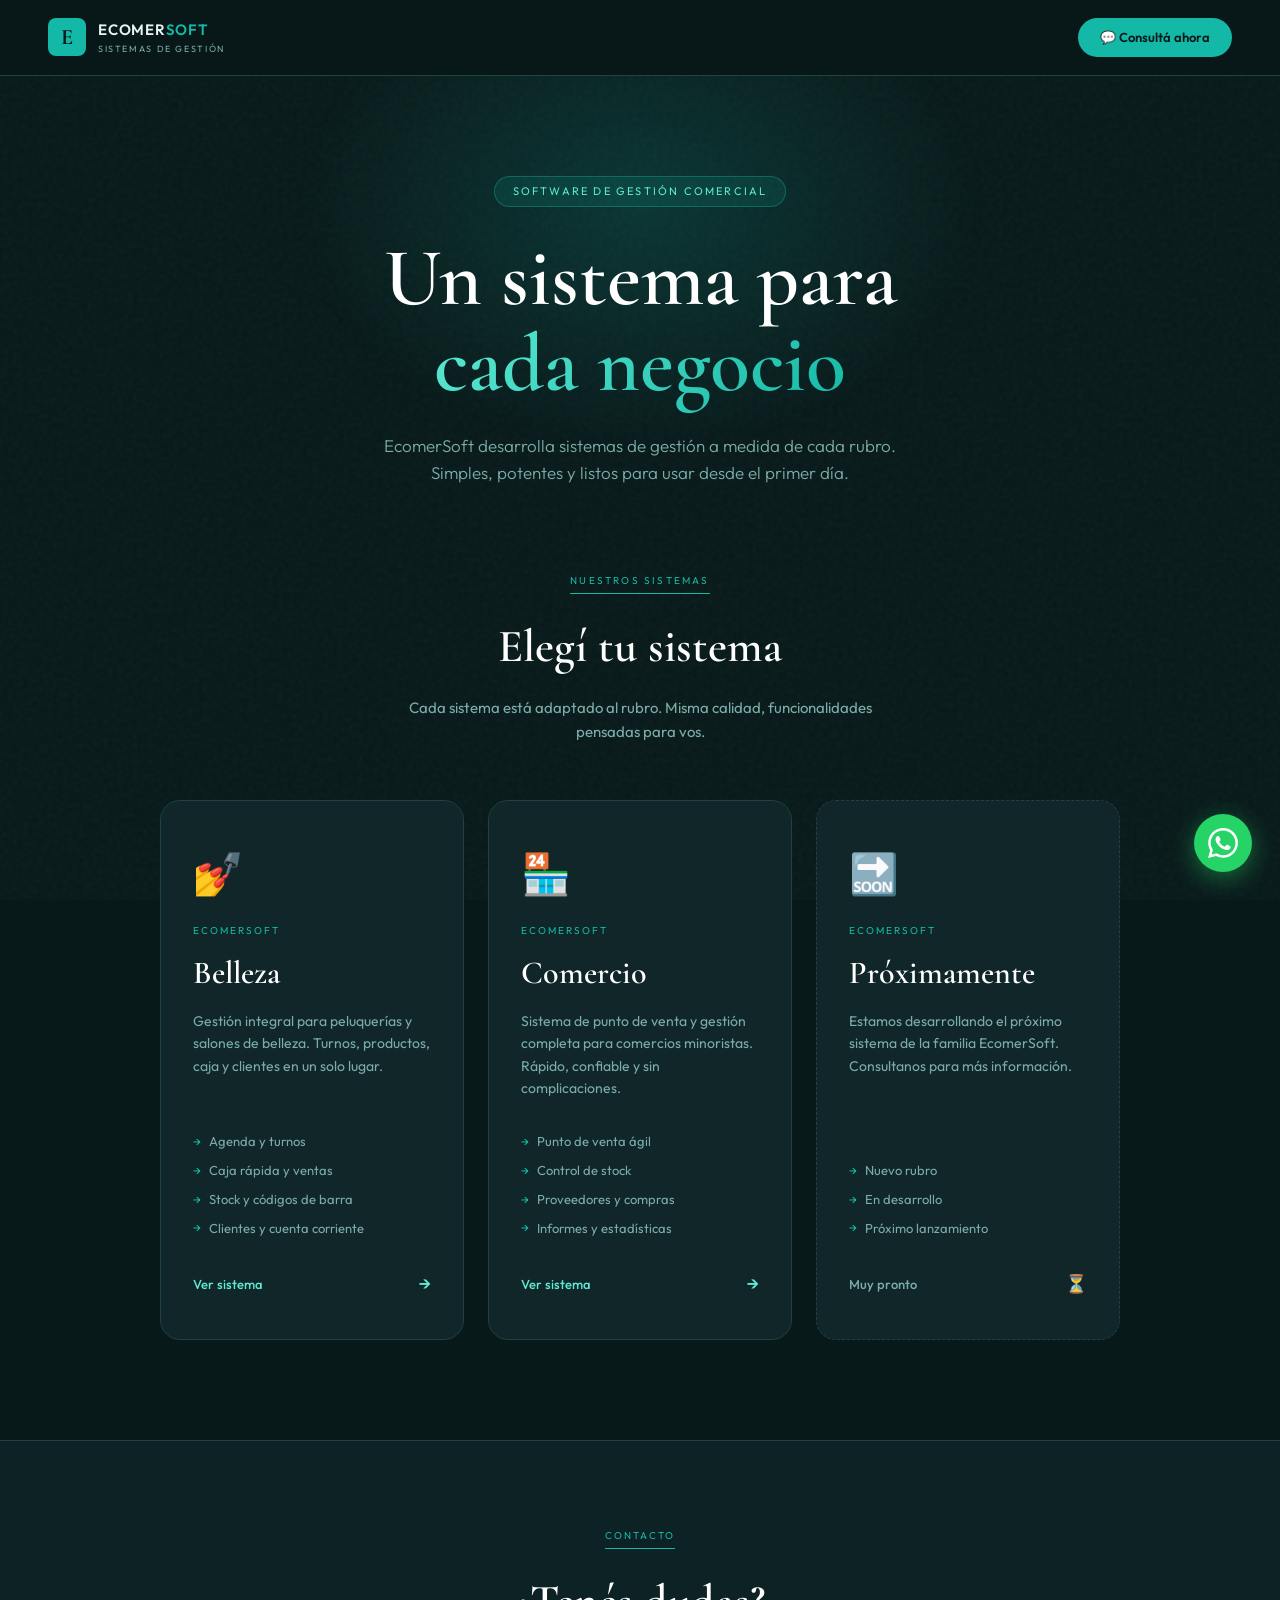
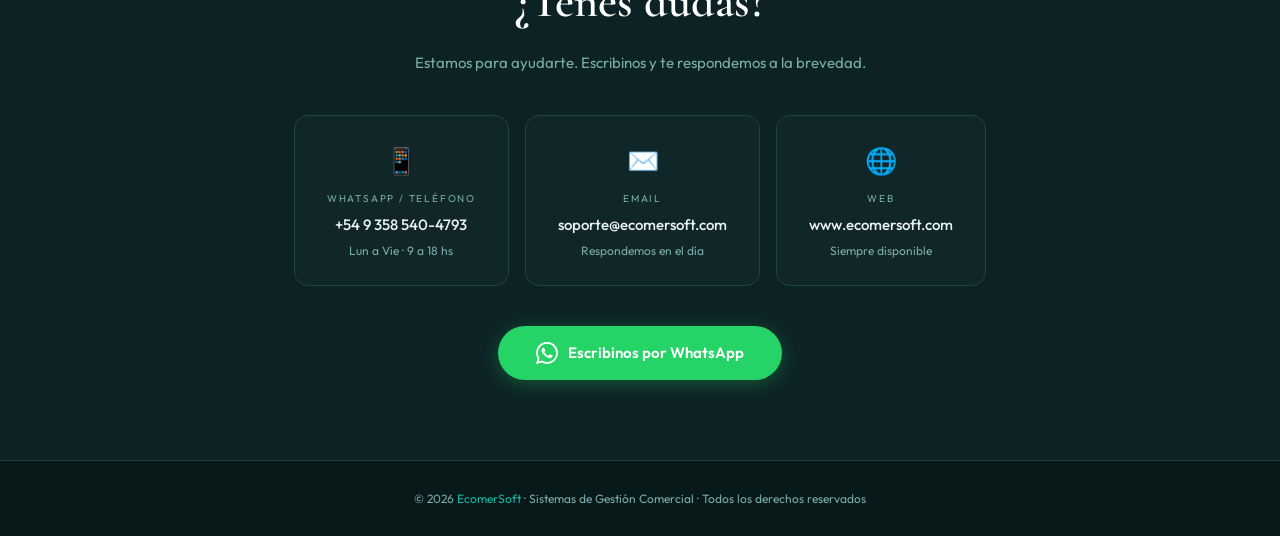
==== commit 3d96ec80: "Add files via upload" ====
--- a/index.html
+++ b/index.html
@@ -34,7 +34,6 @@
 
     <div class="systems-grid">
 
-      <!-- BELLEZA -->
       <a href="belleza.html" class="sys-card">
         <div class="sys-icon">💅</div>
         <div class="sys-tag">EcomerSoft</div>
@@ -49,7 +48,6 @@
         <div class="sys-link">Ver sistema <span>→</span></div>
       </a>
 
-      <!-- COMERCIO -->
       <a href="comercio.html" class="sys-card">
         <div class="sys-icon">🏪</div>
         <div class="sys-tag">EcomerSoft</div>
@@ -64,7 +62,6 @@
         <div class="sys-link">Ver sistema <span>→</span></div>
       </a>
 
-      <!-- PRÓXIMAMENTE -->
       <div class="sys-card coming">
         <div class="sys-icon">🔜</div>
         <div class="sys-tag">EcomerSoft</div>
@@ -115,5 +112,17 @@
     © 2026 <span>EcomerSoft</span> · Sistemas de Gestión Comercial · Todos los derechos reservados
   </footer>
 
+  <!-- WhatsApp flotante -->
+  <a href="https://wa.me/5493585404793?text=Hola!%20Quiero%20saber%20m%C3%A1s%20sobre%20EcomerSoft"
+     target="_blank"
+     style="position:fixed;bottom:28px;right:28px;width:58px;height:58px;background:#25D366;border-radius:50%;display:flex;align-items:center;justify-content:center;box-shadow:0 6px 24px rgba(37,211,102,.45);z-index:999;transition:transform .2s,box-shadow .2s;"
+     onmouseover="this.style.transform='scale(1.1)';this.style.boxShadow='0 8px 32px rgba(37,211,102,.6)'"
+     onmouseout="this.style.transform='scale(1)';this.style.boxShadow='0 6px 24px rgba(37,211,102,.45)'"
+     title="Escribinos por WhatsApp">
+    <svg width="30" height="30" viewBox="0 0 24 24" fill="white">
+      <path d="M17.472 14.382c-.297-.149-1.758-.867-2.03-.967-.273-.099-.471-.148-.67.15-.197.297-.767.966-.94 1.164-.173.199-.347.223-.644.075-.297-.15-1.255-.463-2.39-1.475-.883-.788-1.48-1.761-1.653-2.059-.173-.297-.018-.458.13-.606.134-.133.298-.347.446-.52.149-.174.198-.298.298-.497.099-.198.05-.371-.025-.52-.075-.149-.669-1.612-.916-2.207-.242-.579-.487-.5-.669-.51-.173-.008-.371-.01-.57-.01-.198 0-.52.074-.792.372-.272.297-1.04 1.016-1.04 2.479 0 1.462 1.065 2.875 1.213 3.074.149.198 2.096 3.2 5.077 4.487.709.306 1.262.489 1.694.625.712.227 1.36.195 1.871.118.571-.085 1.758-.719 2.006-1.413.248-.694.248-1.289.173-1.413-.074-.124-.272-.198-.57-.347m-5.421 7.403h-.004a9.87 9.87 0 01-5.031-1.378l-.361-.214-3.741.982.998-3.648-.235-.374a9.86 9.86 0 01-1.51-5.26c.001-5.45 4.436-9.884 9.888-9.884 2.64 0 5.122 1.03 6.988 2.898a9.825 9.825 0 012.893 6.994c-.003 5.45-4.437 9.884-9.885 9.884m8.413-18.297A11.815 11.815 0 0012.05 0C5.495 0 .16 5.335.157 11.892c0 2.096.547 4.142 1.588 5.945L.057 24l6.305-1.654a11.882 11.882 0 005.683 1.448h.005c6.554 0 11.89-5.335 11.893-11.893a11.821 11.821 0 00-3.48-8.413z"/>
+    </svg>
+  </a>
+
 </body>
 </html>
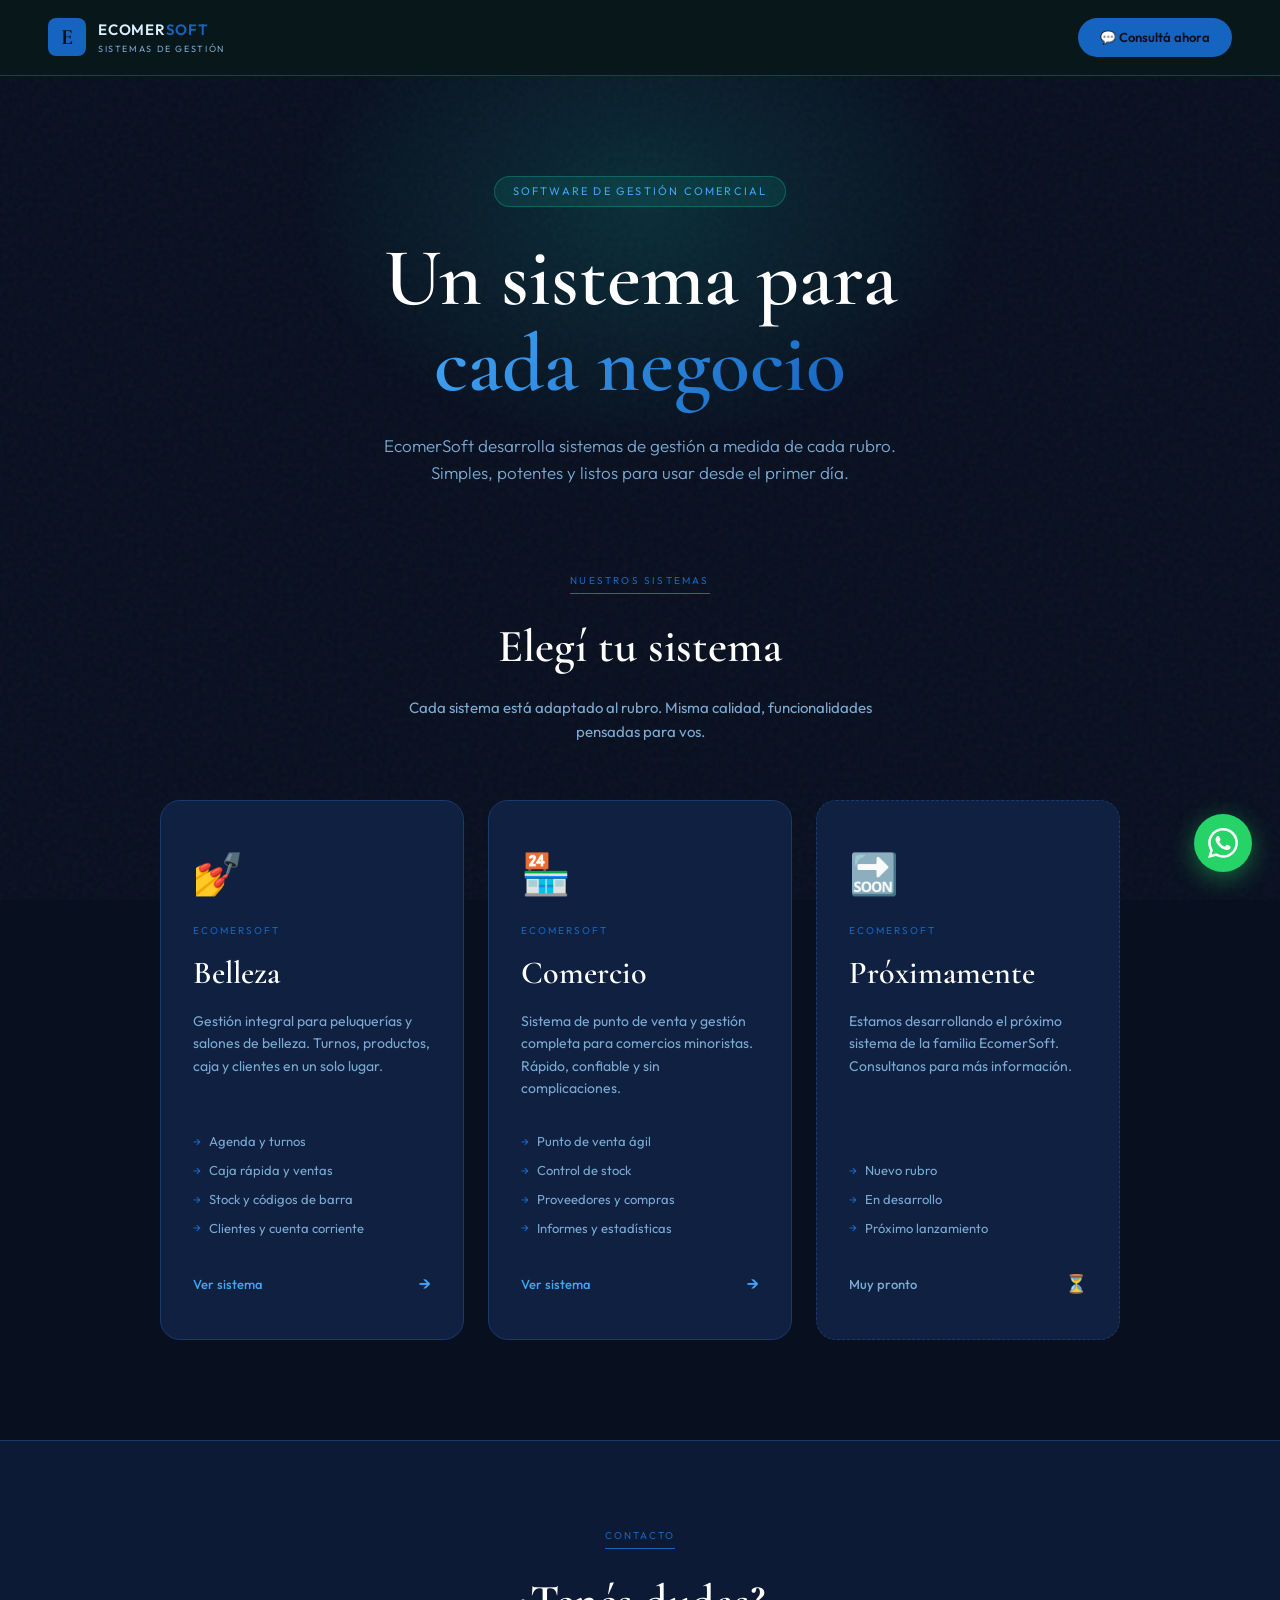
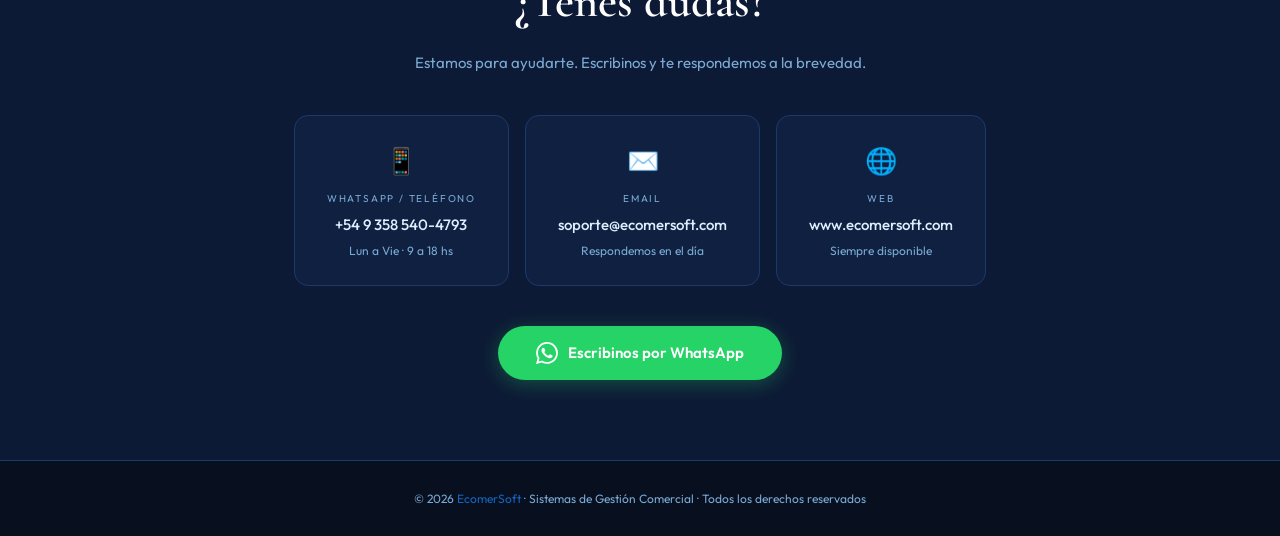
==== commit 4c838090: "Add files via upload" ====
--- a/index.html
+++ b/index.html
@@ -3,7 +3,56 @@
 <head>
   <meta charset="UTF-8" />
   <meta name="viewport" content="width=device-width, initial-scale=1.0" />
-  <title>EcomerSoft · Sistemas de Gestión Comercial</title>
+  <title>EcomerSoft · Sistemas de Gestión Comercial para tu Negocio</title>
+  <!-- ── SEO Meta Tags ─────────────────────────────────────────────────── -->
+  <meta name="description" content="EcomerSoft desarrolla sistemas de gestión comercial para salones de belleza y comercios. Simple, potente y listo para usar desde el primer día. Probalo gratis 3 días." />
+  <meta name="keywords" content="sistema de gestión comercial, software para salones de belleza, sistema para peluquerías, gestión de turnos, caja rapida, EcomerSoft" />
+  <meta name="author" content="EcomerSoft" />
+  <meta name="robots" content="index, follow" />
+  <link rel="canonical" href="https://ecomersoft-web.vercel.app/index.html" />
+
+  <!-- ── Open Graph (WhatsApp, Facebook, LinkedIn) ─────────────────────── -->
+  <meta property="og:type" content="website" />
+  <meta property="og:title" content="EcomerSoft · Sistemas de Gestión Comercial" />
+  <meta property="og:description" content="Software de gestión para salones de belleza y comercios. Agenda, ventas, stock y más. Probalo gratis." />
+  <meta property="og:url" content="https://ecomersoft-web.vercel.app/index.html" />
+  <meta property="og:site_name" content="EcomerSoft" />
+  <meta property="og:locale" content="es_AR" />
+
+  <!-- ── Twitter Card ───────────────────────────────────────────────────── -->
+  <meta name="twitter:card" content="summary" />
+  <meta name="twitter:title" content="EcomerSoft · Sistemas de Gestión Comercial" />
+  <meta name="twitter:description" content="Software de gestión para salones de belleza y comercios. Agenda, ventas, stock y más. Probalo gratis." />
+
+  <!-- ── Schema.org (Google Rich Results) ──────────────────────────────── -->
+  <script type="application/ld+json">
+  {
+    "@context": "https://schema.org",
+    "@type": "SoftwareApplication",
+    "name": "EcomerSoft · Sistemas de Gestión Comercial",
+    "description": "EcomerSoft desarrolla sistemas de gestión comercial para salones de belleza y comercios. Simple, potente y listo para usar desde el primer día. Probalo gratis 3 días.",
+    "applicationCategory": "BusinessApplication",
+    "operatingSystem": "Windows",
+    "offers": {
+      "@type": "Offer",
+      "price": "0",
+      "priceCurrency": "ARS",
+      "description": "Prueba gratuita de 3 días"
+    },
+    "author": {
+      "@type": "Organization",
+      "name": "EcomerSoft",
+      "url": "https://ecomersoft-web.vercel.app",
+      "contactPoint": {
+        "@type": "ContactPoint",
+        "telephone": "+54-9-358-540-4793",
+        "contactType": "customer support",
+        "email": "soporte@ecomersoft.com",
+        "availableLanguage": "Spanish"
+      }
+    }
+  }
+  </script>
   <link href="https://fonts.googleapis.com/css2?family=Cormorant+Garamond:wght@400;600;700&family=Outfit:wght@300;400;500;600&display=swap" rel="stylesheet" />
   <link rel="stylesheet" href="style.css" />
 </head>
--- a/style.css
+++ b/style.css
@@ -1,14 +1,14 @@
 :root {
-  --bg:         #08191a;
-  --bg2:        #0d2224;
-  --card:       #112628;
-  --border:     #1e4245;
-  --primary:    #14B8A6;
-  --primary-lt: #5EEAD4;
-  --primary-dk: #0d8a7a;
+  --bg:         #080f1f;
+  --bg2:        #0d1a35;
+  --card:       #0f2040;
+  --border:     #1a3a6e;
+  --primary:    #1565C0;
+  --primary-lt: #42A5F5;
+  --primary-dk: #0D47A1;
   --gold:       #e2c97e;
-  --text:       #e8f4f4;
-  --muted:      #7aadaa;
+  --text:       #ddeeff;
+  --muted:      #7aaad4;
   --white:      #ffffff;
 }
 
@@ -185,7 +185,7 @@
   border-color: var(--primary);
   box-shadow: 0 12px 40px rgba(20,184,166,.12);
 }
-.plan-card.trial { border-style: dashed; border-color: #1e4245; background: rgba(17,38,40,.6); }
+.plan-card.trial { border-style: dashed; border-color: #1a3a6e; background: rgba(17,38,40,.6); }
 .plan-card.trial:hover { border-color: var(--primary); border-style: solid; }
 .plan-card.full {
   background: linear-gradient(145deg, #0d3535, #112e30);
